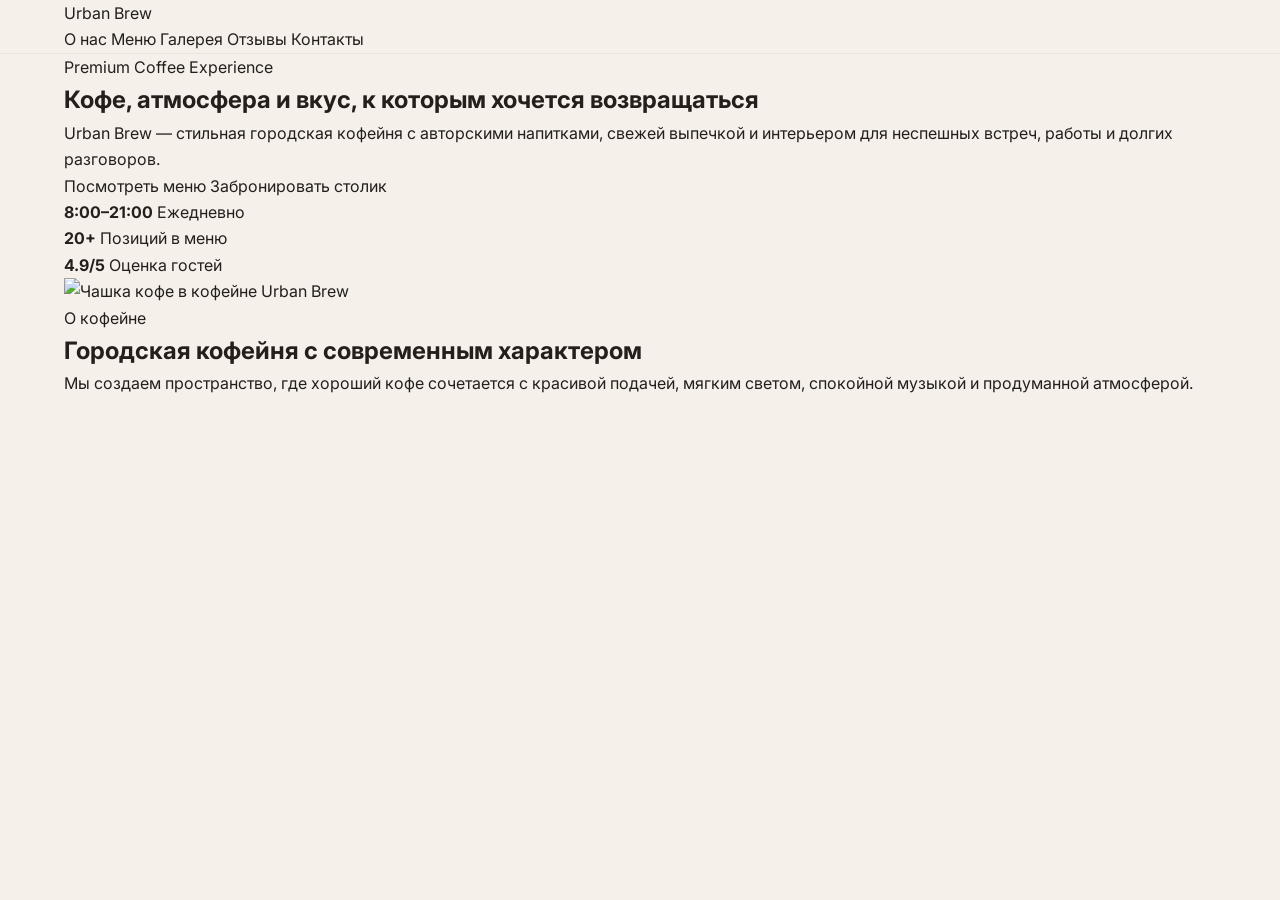
==== index.html @ f082d793 "Add files via upload" ====
<!DOCTYPE html>
<html lang="ru">
<head>
  <meta charset="UTF-8" />
  <meta name="viewport" content="width=device-width, initial-scale=1.0" />
  <title>Urban Brew — премиум кофейня</title>
  <meta name="description" content="Urban Brew — уютная кофейня с авторским кофе, десертами и стильной атмосферой." />
  <meta name="theme-color" content="#1E1A17" />
  <link rel="preconnect" href="https://fonts.googleapis.com">
  <link rel="preconnect" href="https://fonts.gstatic.com" crossorigin>
  <link href="https://fonts.googleapis.com/css2?family=Inter:wght@400;500;600;700;800&family=Playfair+Display:wght@600;700;800&display=swap" rel="stylesheet">
  <link rel="stylesheet" href="style.css" />
</head>
<body>
  <header class="header" id="top">
    <div class="container nav">
      <a class="logo" href="#top">Urban Brew</a>

      <button class="menu-toggle" aria-label="Открыть меню" aria-expanded="false">
        <span></span>
        <span></span>
        <span></span>
      </button>

      <nav class="nav-links">
        <a href="#about">О нас</a>
        <a href="#menu">Меню</a>
        <a href="#gallery">Галерея</a>
        <a href="#reviews">Отзывы</a>
        <a href="#contacts">Контакты</a>
      </nav>
    </div>
  </header>

  <main>
    <section class="hero">
      <div class="container hero-grid">
        <div class="hero-content fade-up">
          <p class="eyebrow">Premium Coffee Experience</p>
          <h1>Кофе, атмосфера и вкус, к которым хочется возвращаться</h1>
          <p class="hero-text">
            Urban Brew — стильная городская кофейня с авторскими напитками,
            свежей выпечкой и интерьером для неспешных встреч, работы и долгих разговоров.
          </p>
          <div class="hero-actions">
            <a class="btn btn-dark" href="#menu">Посмотреть меню</a>
            <a class="btn btn-light" href="#contacts">Забронировать столик</a>
          </div>

          <div class="hero-stats">
            <div class="stat-card">
              <strong>8:00–21:00</strong>
              <span>Ежедневно</span>
            </div>
            <div class="stat-card">
              <strong>20+</strong>
              <span>Позиций в меню</span>
            </div>
            <div class="stat-card">
              <strong>4.9/5</strong>
              <span>Оценка гостей</span>
            </div>
          </div>
        </div>

        <div class="hero-image fade-up delay-1">
          <img src="images/hero.jpg" alt="Чашка кофе в кофейне Urban Brew" />
        </div>
      </div>
    </section>

    <section id="about" class="section">
      <div class="container about-grid">
        <div class="fade-up">
          <p class="section-label">О кофейне</p>
          <h2>Городская кофейня с современным характером</h2>
          <p class="section-text">
            Мы создаем пространство, где хороший кофе сочетается с красивой подачей,
            мягким светом, спокойной музыкой и продуманной атмосферой.
</html>
---- style.css ----
:root {
  --bg: #f5f1ea;
  --bg-soft: #efe7dd;
  --dark: #1e1a17;
  --text: #241f1b;
  --light: #f7f3ee;
  --accent: #8b5e3c;
  --accent-soft: #c9a27e;
  --line: #d8cdc1;
  --card: rgba(255, 255, 255, 0.65);
  --radius: 24px;
  --shadow: 0 20px 50px rgba(30, 26, 23, 0.08);
  --shadow-soft: 0 12px 30px rgba(30, 26, 23, 0.06);
  --container: 1200px;
}

* {
  margin: 0;
  padding: 0;
  box-sizing: border-box;
}

html {
  scroll-behavior: smooth;
}

body {
  font-family: 'Inter', sans-serif;
  background: var(--bg);
  color: var(--text);
  line-height: 1.65;
  overflow-x: hidden;
}

img {
  width: 100%;
  display: block;
  object-fit: cover;
}

a {
  color: inherit;
  text-decoration: none;
}

button {
  font: inherit;
  border: 0;
  background: transparent;
  cursor: pointer;
}

.container {
  width: 100%;
  max-width: var(--container);
  margin: 0 auto;
  padding: 0 24px;
}

.header {
  position: sticky;
  top: 0;
  z-index: 100;
  backdrop-filter: blur(14px);
  background: rgba(245, 241, 234, 0.84);
  border-bottom: 1px solid rgba(36, 31, 27, 0.06);
}

}
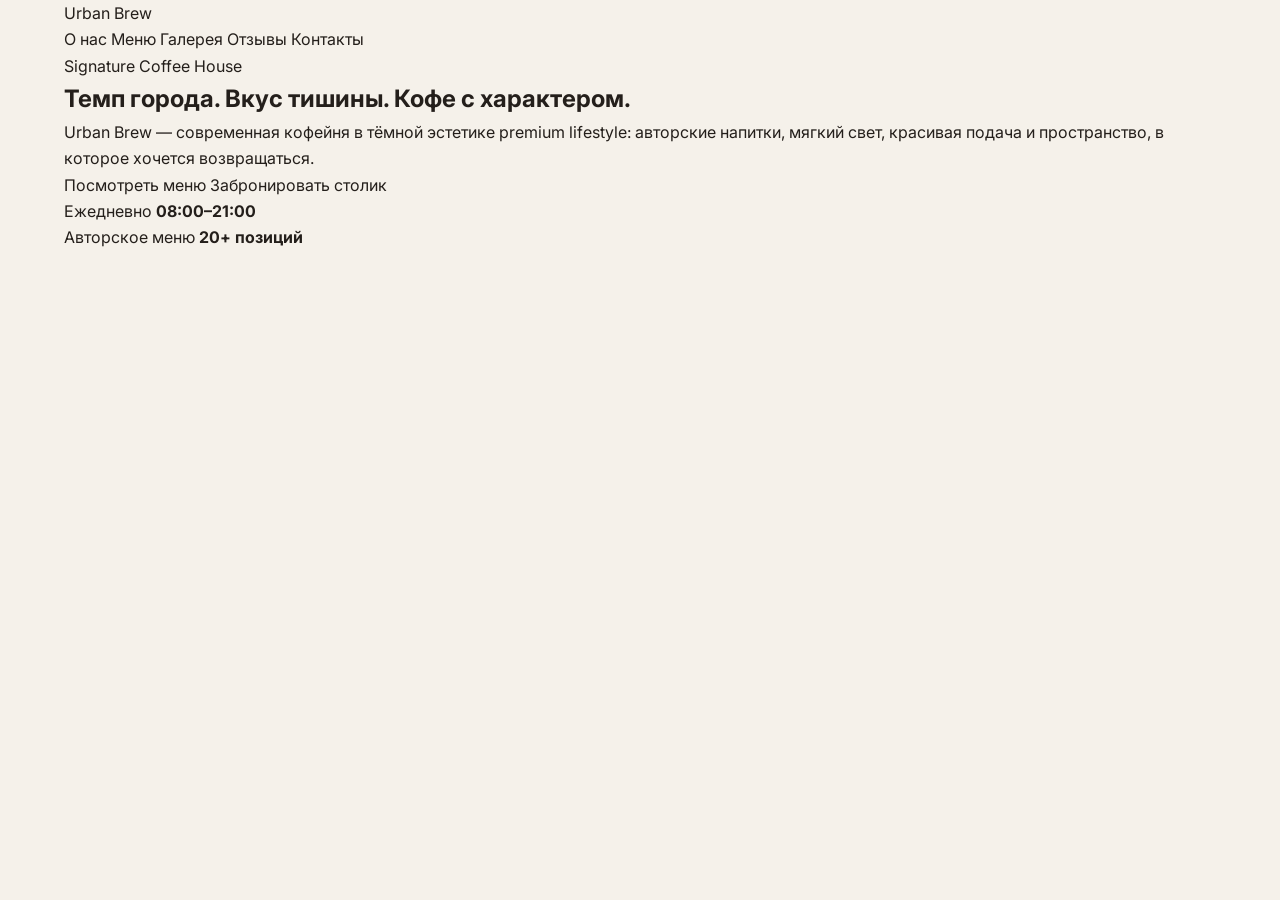
==== commit 65383314: "Update index.html" ====
--- a/index.html
+++ b/index.html
@@ -3,18 +3,18 @@
 <head>
   <meta charset="UTF-8" />
   <meta name="viewport" content="width=device-width, initial-scale=1.0" />
-  <title>Urban Brew — премиум кофейня</title>
-  <meta name="description" content="Urban Brew — уютная кофейня с авторским кофе, десертами и стильной атмосферой." />
-  <meta name="theme-color" content="#1E1A17" />
+  <title>Urban Brew — премиальная кофейня</title>
+  <meta name="description" content="Urban Brew — премиальная кофейня с авторскими напитками, атмосферой и эстетикой современного city-luxury." />
+  <meta name="theme-color" content="#0f0d0c" />
   <link rel="preconnect" href="https://fonts.googleapis.com">
   <link rel="preconnect" href="https://fonts.gstatic.com" crossorigin>
-  <link href="https://fonts.googleapis.com/css2?family=Inter:wght@400;500;600;700;800&family=Playfair+Display:wght@600;700;800&display=swap" rel="stylesheet">
+  <link href="https://fonts.googleapis.com/css2?family=Cormorant+Garamond:wght@500;600;700&family=Inter:wght@400;500;600;700&display=swap" rel="stylesheet">
   <link rel="stylesheet" href="style.css" />
 </head>
 <body>
-  <header class="header" id="top">
-    <div class="container nav">
-      <a class="logo" href="#top">Urban Brew</a>
+  <header class="site-header">
+    <div class="container header-row">
+      <a href="#top" class="brand">Urban Brew</a>
 
       <button class="menu-toggle" aria-label="Открыть меню" aria-expanded="false">
         <span></span>
@@ -22,7 +22,7 @@
         <span></span>
       </button>
 
-      <nav class="nav-links">
+      <nav class="site-nav">
         <a href="#about">О нас</a>
         <a href="#menu">Меню</a>
         <a href="#gallery">Галерея</a>
@@ -32,49 +32,30 @@
     </div>
   </header>
 
-  <main>
-    <section class="hero">
+  <main id="top">
+    <section class="hero-section">
       <div class="container hero-grid">
-        <div class="hero-content fade-up">
-          <p class="eyebrow">Premium Coffee Experience</p>
-          <h1>Кофе, атмосфера и вкус, к которым хочется возвращаться</h1>
-          <p class="hero-text">
-            Urban Brew — стильная городская кофейня с авторскими напитками,
-            свежей выпечкой и интерьером для неспешных встреч, работы и долгих разговоров.
+        <div class="hero-copy reveal">
+          <p class="eyebrow">Signature Coffee House</p>
+          <h1>Темп города. Вкус тишины. Кофе с характером.</h1>
+          <p class="hero-description">
+            Urban Brew — современная кофейня в тёмной эстетике premium lifestyle:
+            авторские напитки, мягкий свет, красивая подача и пространство,
+            в которое хочется возвращаться.
           </p>
+
           <div class="hero-actions">
-            <a class="btn btn-dark" href="#menu">Посмотреть меню</a>
-            <a class="btn btn-light" href="#contacts">Забронировать столик</a>
+            <a href="#menu" class="btn btn-gold">Посмотреть меню</a>
+            <a href="#contacts" class="btn btn-outline">Забронировать столик</a>
           </div>
 
-          <div class="hero-stats">
-            <div class="stat-card">
-              <strong>8:00–21:00</strong>
+          <div class="hero-meta">
+            <div class="meta-card">
               <span>Ежедневно</span>
+              <strong>08:00–21:00</strong>
             </div>
-            <div class="stat-card">
-              <strong>20+</strong>
-              <span>Позиций в меню</span>
+            <div class="meta-card">
+              <span>Авторское меню</span>
+              <strong>20+ позиций</strong>
             </div>
-            <div class="stat-card">
-              <strong>4.9/5</strong>
-              <span>Оценка гостей</span>
-            </div>
-          </div>
-        </div>
-
-        <div class="hero-image fade-up delay-1">
-          <img src="images/hero.jpg" alt="Чашка кофе в кофейне Urban Brew" />
-        </div>
-      </div>
-    </section>
-
-    <section id="about" class="section">
-      <div class="container about-grid">
-        <div class="fade-up">
-          <p class="section-label">О кофейне</p>
-          <h2>Городская кофейня с современным характером</h2>
-          <p class="section-text">
-            Мы создаем пространство, где хороший кофе сочетается с красивой подачей,
-            мягким светом, спокойной музыкой и продуманной атмосферой.
-</html>+</html>
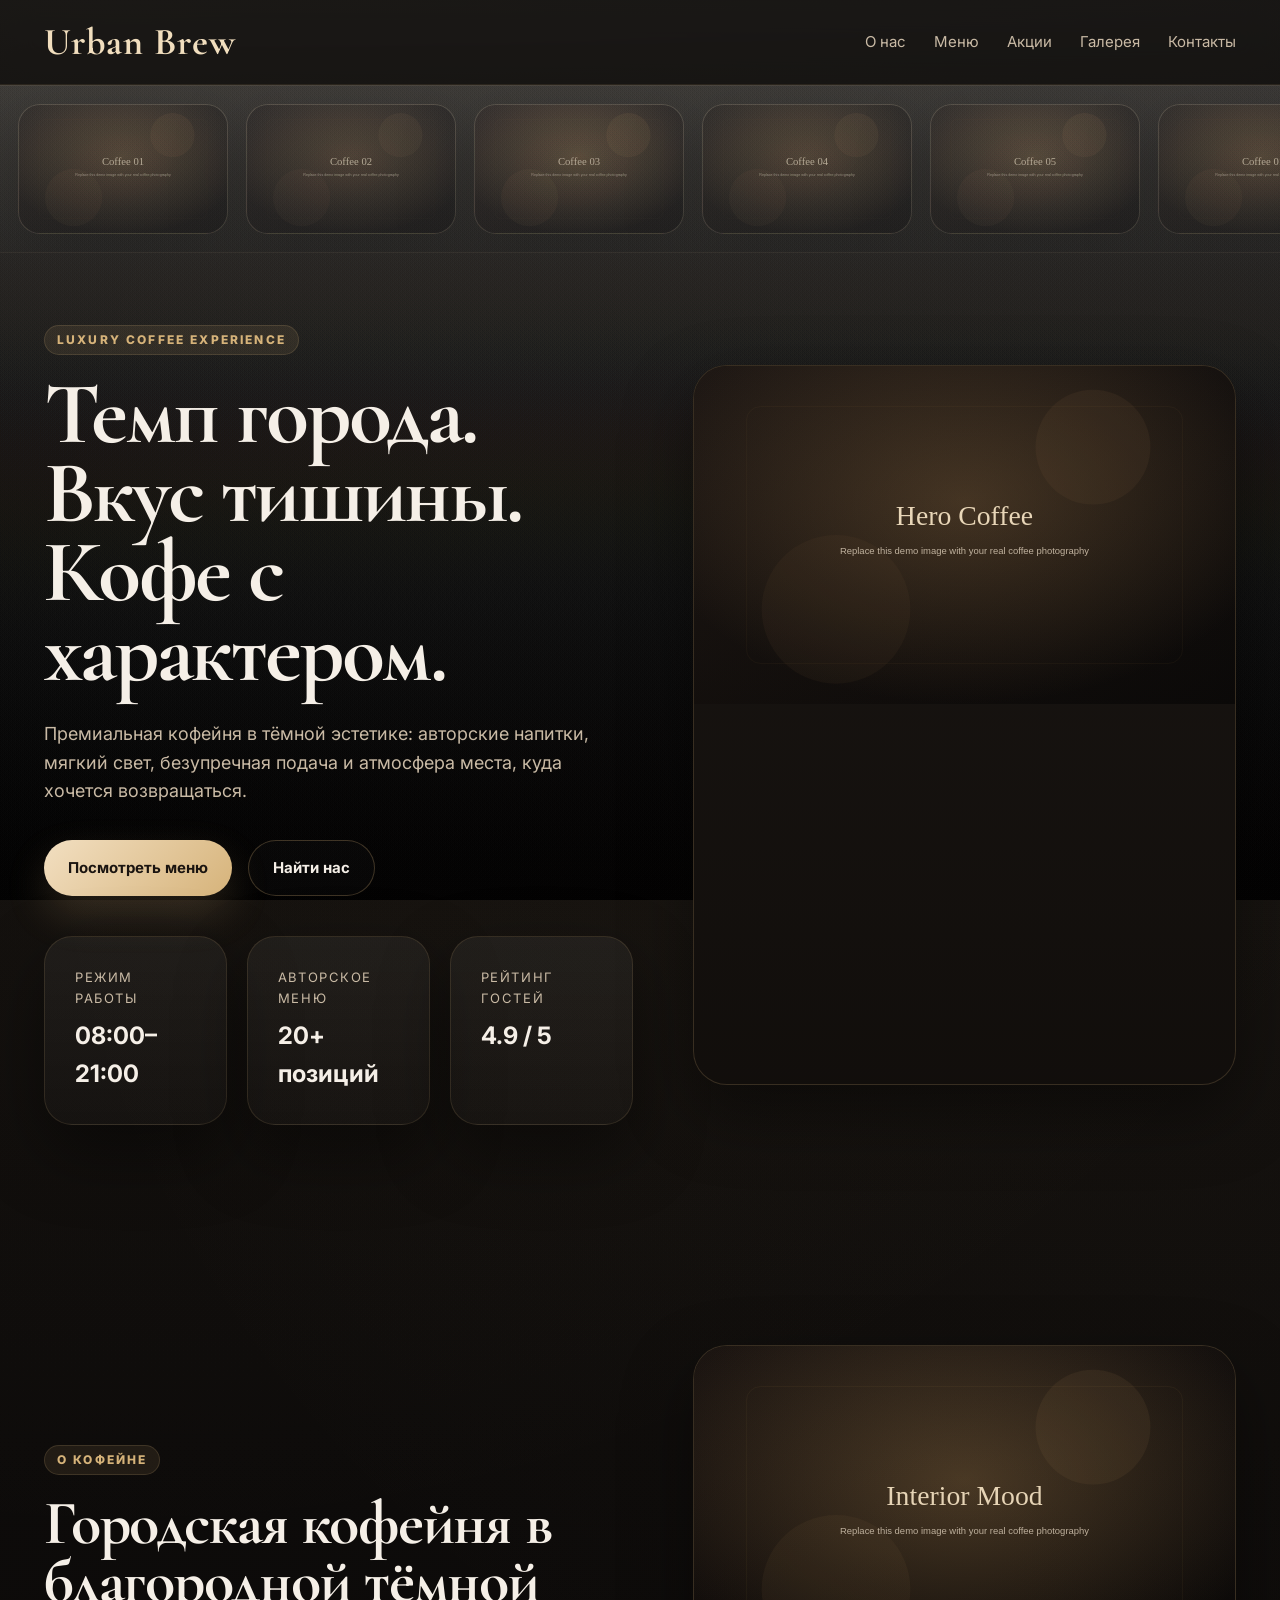
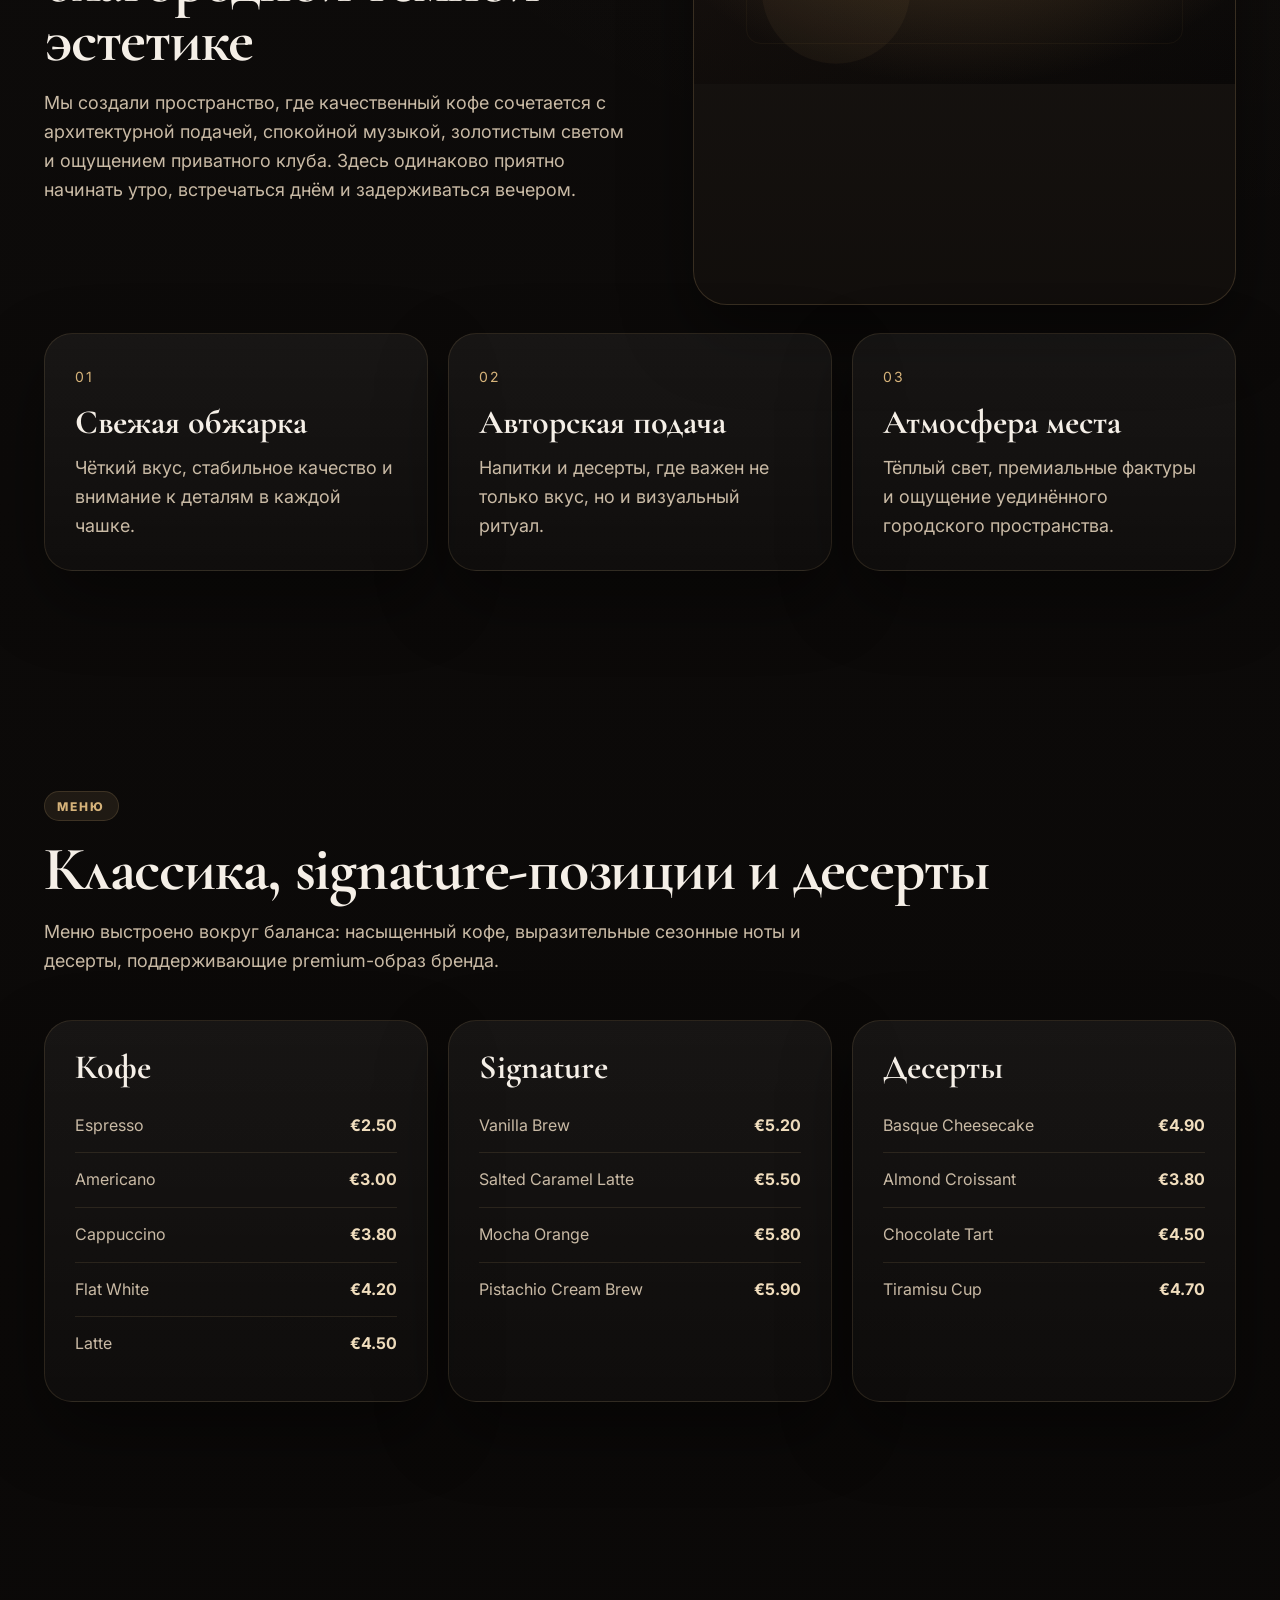
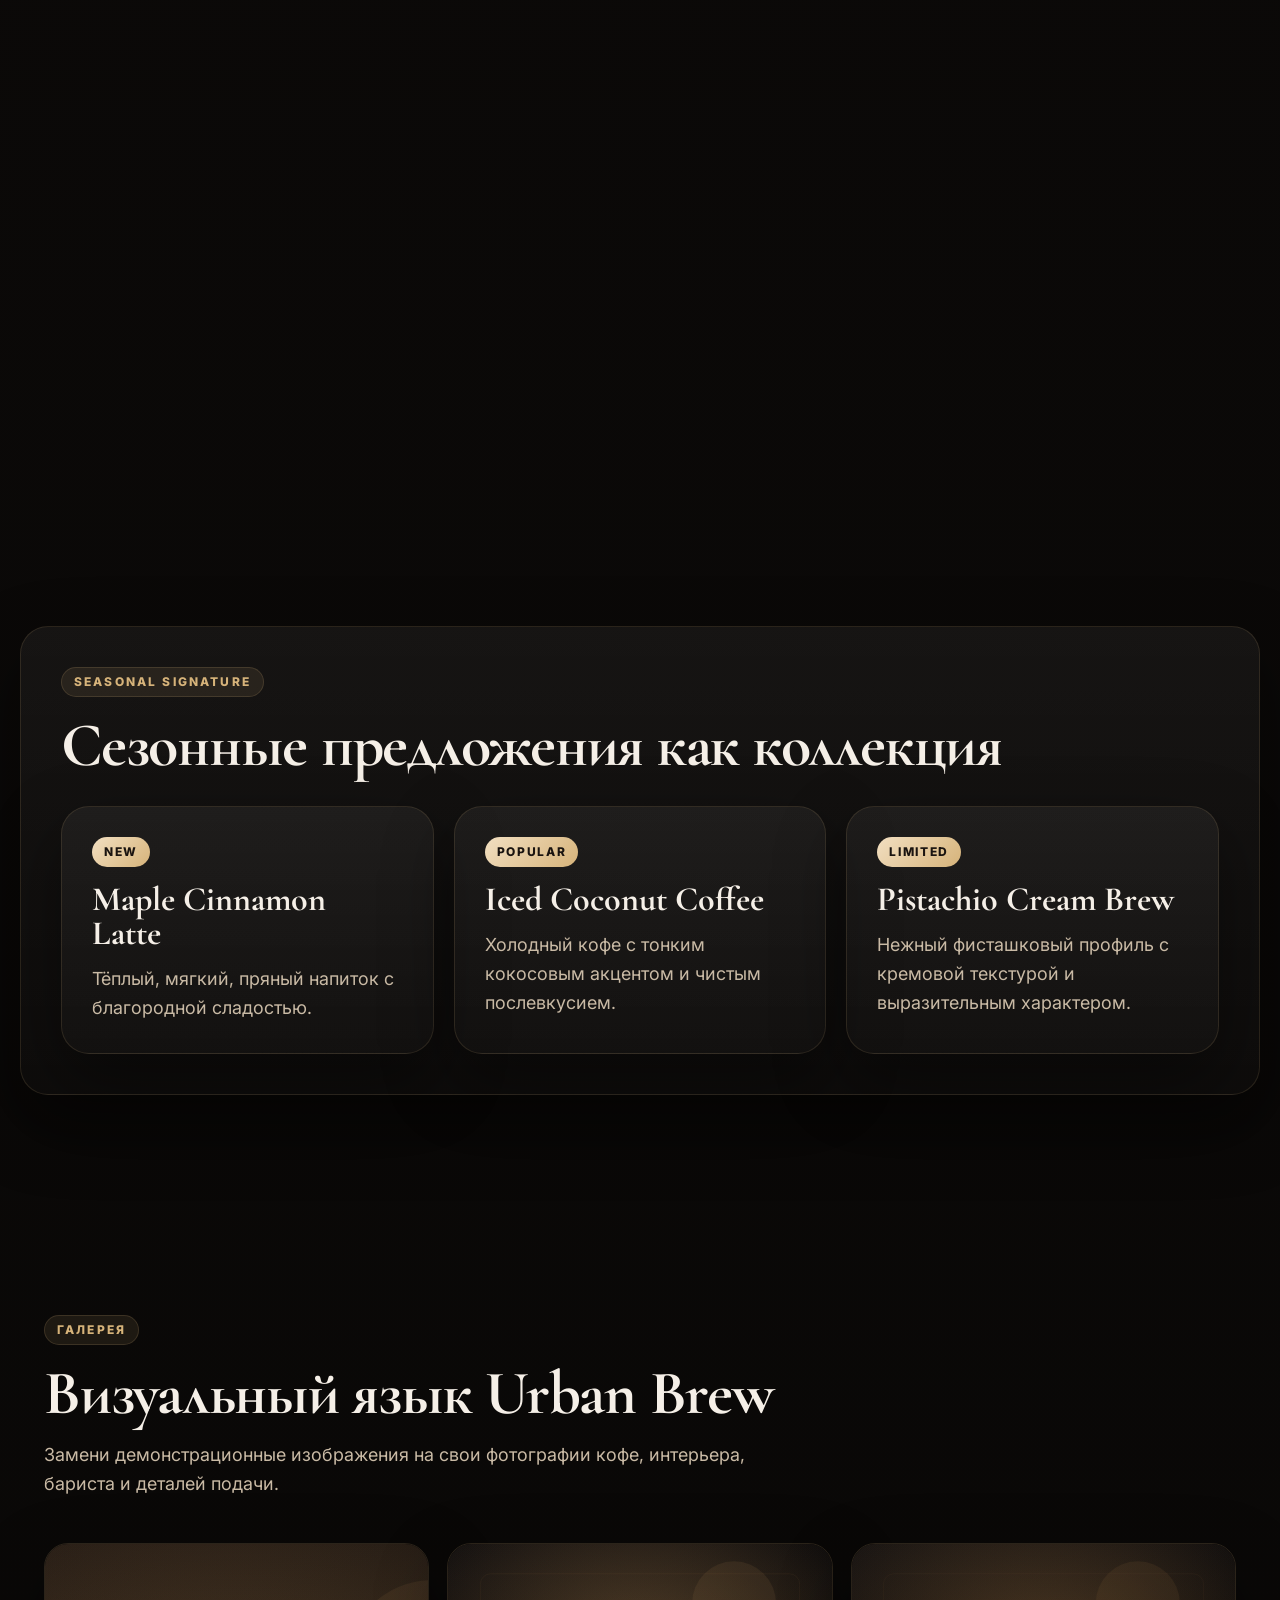
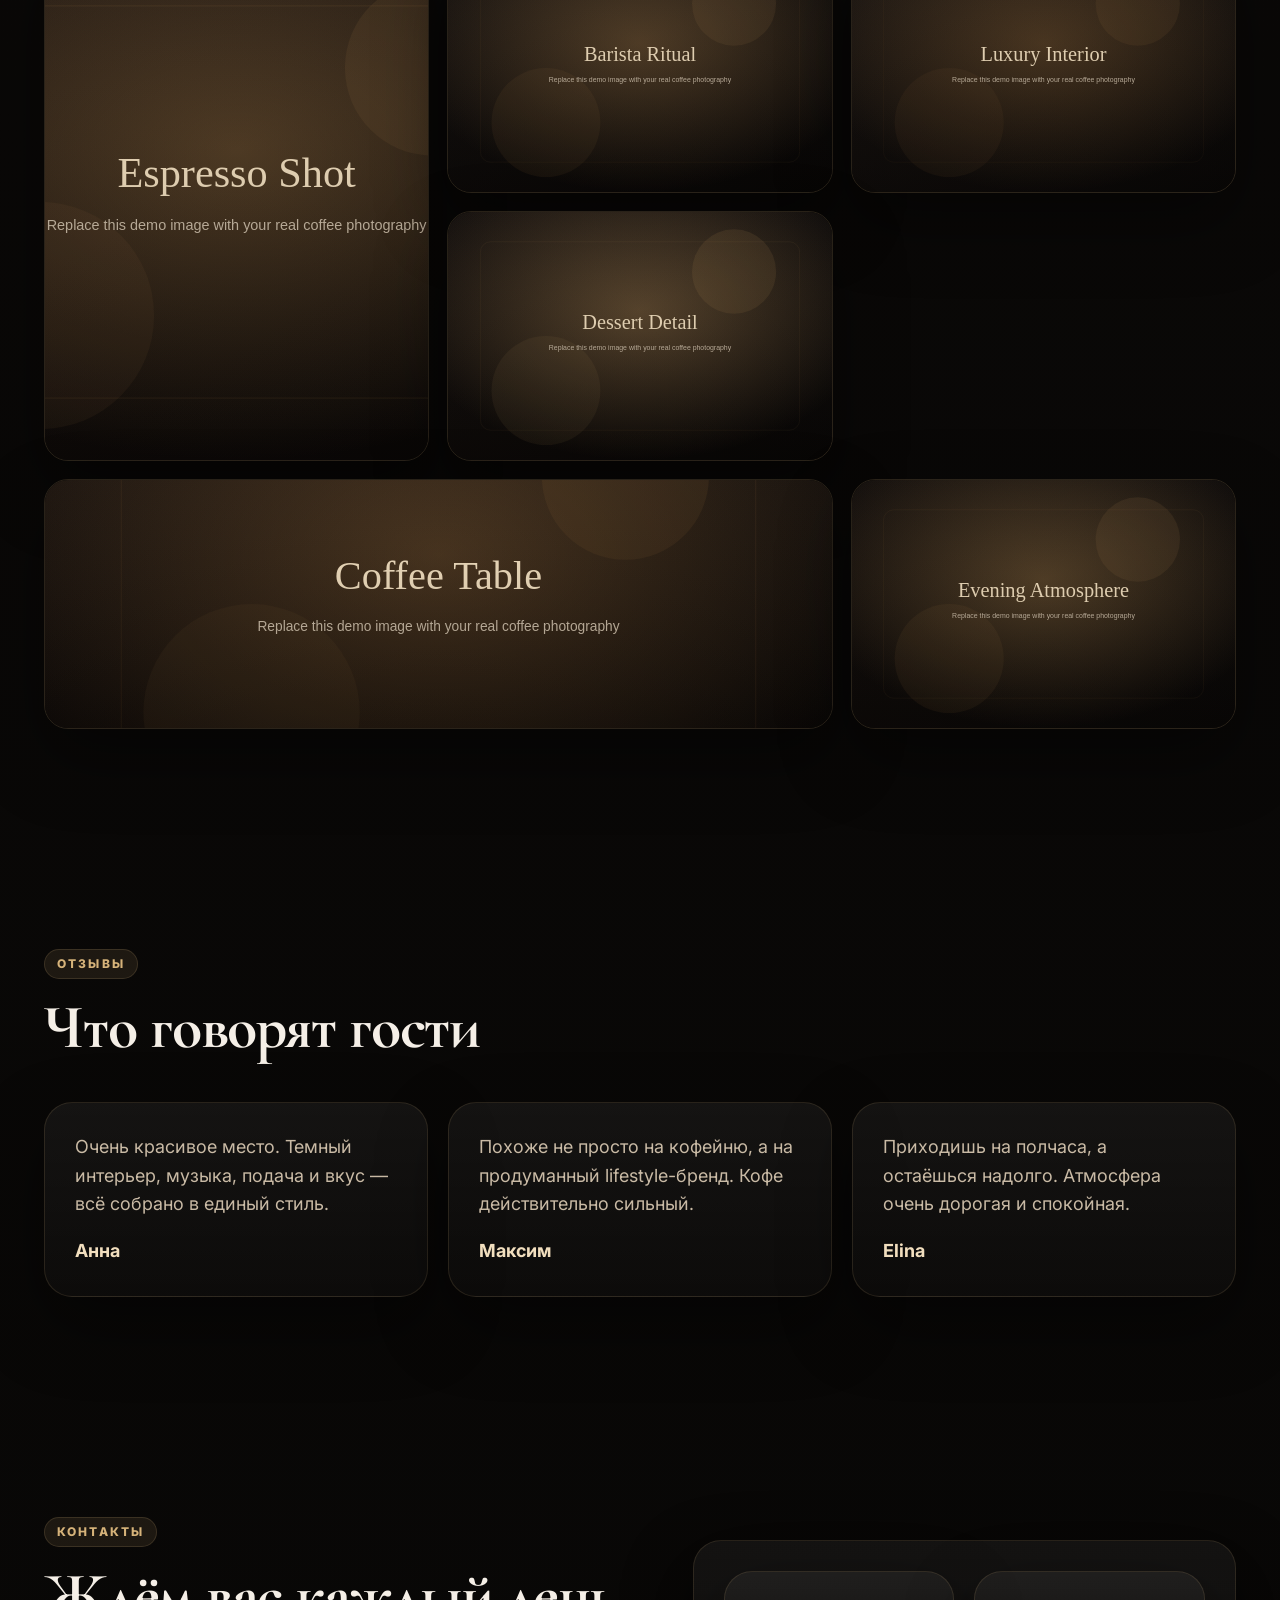
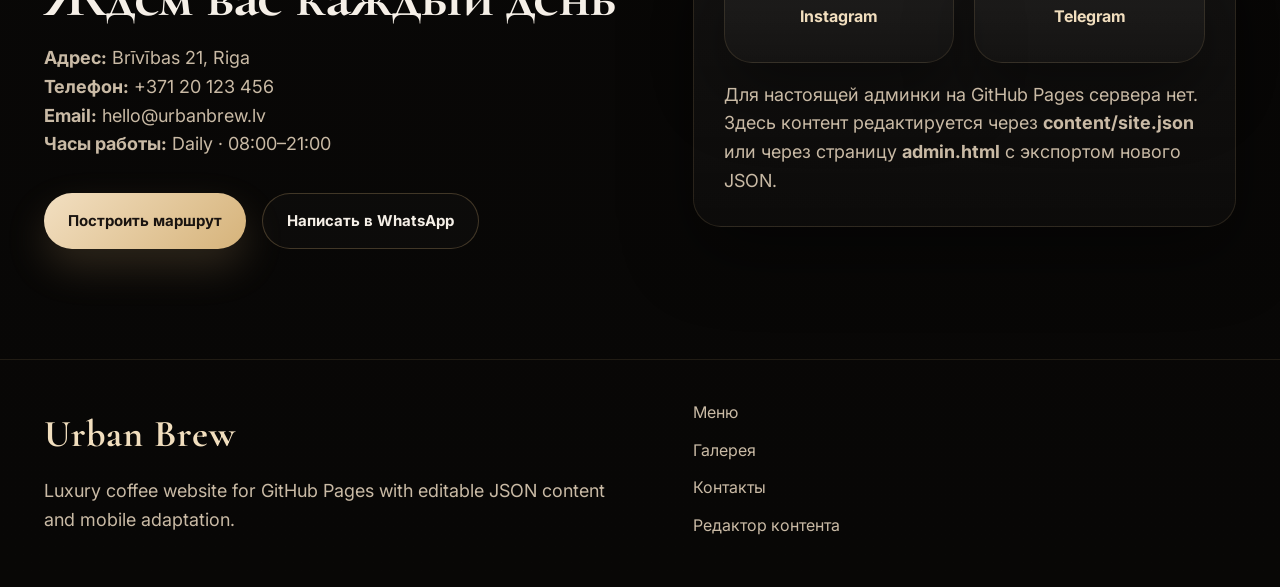
==== commit f6d50191: "Add files via upload" ====
--- a/index.html
+++ b/index.html
@@ -1,61 +1,169 @@
-<!DOCTYPE html>
-<html lang="ru">
-<head>
-  <meta charset="UTF-8" />
-  <meta name="viewport" content="width=device-width, initial-scale=1.0" />
-  <title>Urban Brew — премиальная кофейня</title>
-  <meta name="description" content="Urban Brew — премиальная кофейня с авторскими напитками, атмосферой и эстетикой современного city-luxury." />
-  <meta name="theme-color" content="#0f0d0c" />
-  <link rel="preconnect" href="https://fonts.googleapis.com">
-  <link rel="preconnect" href="https://fonts.gstatic.com" crossorigin>
-  <link href="https://fonts.googleapis.com/css2?family=Cormorant+Garamond:wght@500;600;700&family=Inter:wght@400;500;600;700&display=swap" rel="stylesheet">
-  <link rel="stylesheet" href="style.css" />
-</head>
-<body>
-  <header class="site-header">
-    <div class="container header-row">
-      <a href="#top" class="brand">Urban Brew</a>
-
-      <button class="menu-toggle" aria-label="Открыть меню" aria-expanded="false">
-        <span></span>
-        <span></span>
-        <span></span>
-      </button>
-
-      <nav class="site-nav">
-        <a href="#about">О нас</a>
-        <a href="#menu">Меню</a>
-        <a href="#gallery">Галерея</a>
-        <a href="#reviews">Отзывы</a>
-        <a href="#contacts">Контакты</a>
-      </nav>
-    </div>
-  </header>
-
-  <main id="top">
-    <section class="hero-section">
-      <div class="container hero-grid">
-        <div class="hero-copy reveal">
-          <p class="eyebrow">Signature Coffee House</p>
-          <h1>Темп города. Вкус тишины. Кофе с характером.</h1>
-          <p class="hero-description">
-            Urban Brew — современная кофейня в тёмной эстетике premium lifestyle:
-            авторские напитки, мягкий свет, красивая подача и пространство,
-            в которое хочется возвращаться.
-          </p>
-
-          <div class="hero-actions">
-            <a href="#menu" class="btn btn-gold">Посмотреть меню</a>
-            <a href="#contacts" class="btn btn-outline">Забронировать столик</a>
-          </div>
-
-          <div class="hero-meta">
-            <div class="meta-card">
-              <span>Ежедневно</span>
-              <strong>08:00–21:00</strong>
-            </div>
-            <div class="meta-card">
-              <span>Авторское меню</span>
-              <strong>20+ позиций</strong>
-            </div>
-</html>
+<!DOCTYPE html>
+<html lang="ru">
+<head>
+  <meta charset="UTF-8" />
+  <meta name="viewport" content="width=device-width, initial-scale=1.0" />
+  <title>Urban Brew</title>
+  <meta name="description" content="Premium coffee house" />
+  <meta name="theme-color" content="#0f0d0c" />
+  <link rel="preconnect" href="https://fonts.googleapis.com">
+  <link rel="preconnect" href="https://fonts.gstatic.com" crossorigin>
+  <link href="https://fonts.googleapis.com/css2?family=Cormorant+Garamond:wght@500;600;700&family=Inter:wght@400;500;600;700;800&display=swap" rel="stylesheet">
+  <link rel="stylesheet" href="assets/css/styles.css" />
+</head>
+<body>
+  <div class="page-shell">
+    <header class="site-header">
+      <div class="container header-row">
+        <a href="#top" class="brand" data-bind="site.brand">Urban Brew</a>
+        <button class="menu-toggle" aria-label="Открыть меню" aria-expanded="false">
+          <span></span><span></span><span></span>
+        </button>
+        <nav class="site-nav">
+          <a href="#about">О нас</a>
+          <a href="#menu">Меню</a>
+          <a href="#specials">Акции</a>
+          <a href="#gallery">Галерея</a>
+          <a href="#contacts">Контакты</a>
+        </nav>
+      </div>
+    </header>
+
+    <main id="top">
+      <section class="ticker-section">
+        <div class="ticker-track" id="tickerTrack"></div>
+      </section>
+
+      <section class="hero-section">
+        <div class="container hero-grid">
+          <div class="hero-copy reveal">
+            <p class="eyebrow" data-bind="hero.eyebrow"></p>
+            <h1 data-bind="hero.title"></h1>
+            <p class="hero-description" data-bind="hero.description"></p>
+            <div class="hero-actions">
+              <a class="btn btn-gold" id="primaryCta" href="#menu"></a>
+              <a class="btn btn-outline" id="secondaryCta" href="#contacts"></a>
+            </div>
+            <div class="hero-meta" id="heroStats"></div>
+          </div>
+          <div class="hero-visual reveal delay-1">
+            <div class="image-frame tall-frame">
+              <img id="heroImage" alt="Фирменный кофейный напиток" />
+            </div>
+          </div>
+        </div>
+      </section>
+
+      <section class="section about-section" id="about">
+        <div class="container about-grid">
+          <div class="reveal">
+            <p class="eyebrow">О кофейне</p>
+            <h2 data-bind="about.title"></h2>
+            <p class="section-text" data-bind="about.text"></p>
+          </div>
+          <div class="reveal delay-1">
+            <div class="image-frame medium-frame">
+              <img id="aboutImage" alt="Интерьер кофейни" />
+            </div>
+          </div>
+        </div>
+        <div class="container feature-grid" id="aboutFeatures"></div>
+      </section>
+
+      <section class="section menu-section" id="menu">
+        <div class="container section-head reveal">
+          <p class="eyebrow">Меню</p>
+          <h2 data-bind="menu.title"></h2>
+          <p class="section-text narrow-text" data-bind="menu.description"></p>
+        </div>
+        <div class="container menu-grid" id="menuGrid"></div>
+      </section>
+
+      <section class="section promo-section" id="specials">
+        <div class="container">
+          <div class="promo-panel reveal">
+            <div>
+              <span class="promo-badge" data-bind="promo.badge"></span>
+              <h2 data-bind="promo.title"></h2>
+              <p class="section-text narrow-text" data-bind="promo.text"></p>
+            </div>
+            <div class="promo-price-wrap">
+              <div class="promo-price" data-bind="promo.price"></div>
+            </div>
+          </div>
+        </div>
+      </section>
+
+      <section class="section signature-section">
+        <div class="container signature-panel reveal">
+          <div>
+            <p class="eyebrow">Seasonal Signature</p>
+            <h2 data-bind="specials.title"></h2>
+          </div>
+          <div class="signature-grid" id="specialsGrid"></div>
+        </div>
+      </section>
+
+      <section class="section gallery-section" id="gallery">
+        <div class="container section-head reveal">
+          <p class="eyebrow">Галерея</p>
+          <h2 data-bind="gallery.title"></h2>
+          <p class="section-text narrow-text" data-bind="gallery.description"></p>
+        </div>
+        <div class="container gallery-grid" id="galleryGrid"></div>
+      </section>
+
+      <section class="section reviews-section" id="reviews">
+        <div class="container section-head reveal">
+          <p class="eyebrow">Отзывы</p>
+          <h2 data-bind="reviews.title"></h2>
+        </div>
+        <div class="container reviews-grid" id="reviewsGrid"></div>
+      </section>
+
+      <section class="section contacts-section" id="contacts">
+        <div class="container contacts-grid">
+          <div class="reveal">
+            <p class="eyebrow">Контакты</p>
+            <h2>Ждём вас каждый день</h2>
+            <p class="contact-line"><strong>Адрес:</strong> <span data-bind="site.address"></span></p>
+            <p class="contact-line"><strong>Телефон:</strong> <a id="phoneLink"><span data-bind="site.phone"></span></a></p>
+            <p class="contact-line"><strong>Email:</strong> <a id="emailLink"><span data-bind="site.email"></span></a></p>
+            <p class="contact-line"><strong>Часы работы:</strong> <span data-bind="site.hours"></span></p>
+            <div class="hero-actions">
+              <a class="btn btn-gold" id="mapButton" target="_blank" rel="noopener noreferrer">Построить маршрут</a>
+              <a class="btn btn-outline" id="whatsButton" target="_blank" rel="noopener noreferrer">Написать в WhatsApp</a>
+            </div>
+          </div>
+          <div class="reveal delay-1">
+            <div class="contact-card">
+              <div class="social-grid">
+                <a class="social-card" id="instagramLink" target="_blank" rel="noopener noreferrer">Instagram</a>
+                <a class="social-card" id="telegramLink" target="_blank" rel="noopener noreferrer">Telegram</a>
+              </div>
+              <p class="contact-note">Для настоящей админки на GitHub Pages сервера нет. Здесь контент редактируется через <strong>content/site.json</strong> или через страницу <strong>admin.html</strong> с экспортом нового JSON.</p>
+            </div>
+          </div>
+        </div>
+      </section>
+    </main>
+
+    <footer class="site-footer">
+      <div class="container footer-row">
+        <div>
+          <a href="#top" class="brand footer-brand" data-bind="site.brand">Urban Brew</a>
+          <p>Luxury coffee website for GitHub Pages with editable JSON content and mobile adaptation.</p>
+        </div>
+        <div class="footer-links">
+          <a href="#menu">Меню</a>
+          <a href="#gallery">Галерея</a>
+          <a href="#contacts">Контакты</a>
+          <a href="admin.html">Редактор контента</a>
+        </div>
+      </div>
+    </footer>
+  </div>
+
+  <script src="assets/js/app.js"></script>
+</body>
+</html>
--- a/assets/css/styles.css
+++ b/assets/css/styles.css
@@ -0,0 +1,679 @@
+:root {
+  --bg: #0b0908;
+  --bg-soft: #14100e;
+  --bg-card: rgba(255, 250, 244, 0.04);
+  --bg-card-strong: rgba(255, 250, 244, 0.07);
+  --line: rgba(214, 179, 122, 0.16);
+  --gold: #d6b37a;
+  --gold-soft: #f1debe;
+  --text: #f5efe7;
+  --muted: #c9baa5;
+  --shadow: 0 28px 70px rgba(0, 0, 0, 0.42);
+  --radius: 28px;
+  --container: 1240px;
+}
+
+* {
+  box-sizing: border-box;
+  margin: 0;
+  padding: 0;
+}
+
+html {
+  scroll-behavior: smooth;
+}
+
+body {
+  font-family: 'Inter', sans-serif;
+  background:
+    radial-gradient(circle at 10% 0%, rgba(214, 179, 122, 0.08), transparent 22%),
+    radial-gradient(circle at 90% 10%, rgba(214, 179, 122, 0.05), transparent 18%),
+    linear-gradient(180deg, #0f0d0c 0%, #0b0908 40%, #080706 100%);
+  color: var(--text);
+  line-height: 1.6;
+  overflow-x: hidden;
+}
+
+a {
+  color: inherit;
+  text-decoration: none;
+}
+
+img {
+  display: block;
+  width: 100%;
+  height: 100%;
+  object-fit: cover;
+}
+
+button,
+input,
+textarea {
+  font: inherit;
+}
+
+button {
+  border: 0;
+  background: transparent;
+  cursor: pointer;
+}
+
+.container {
+  width: 100%;
+  max-width: var(--container);
+  margin: 0 auto;
+  padding: 0 24px;
+}
+
+.page-shell {
+  min-height: 100vh;
+}
+
+.brand,
+h1,
+h2,
+h3,
+.admin-title {
+  font-family: 'Cormorant Garamond', serif;
+}
+
+.brand {
+  font-size: 38px;
+  font-weight: 700;
+  letter-spacing: 0.02em;
+  color: var(--gold-soft);
+}
+
+.site-header {
+  position: sticky;
+  top: 0;
+  z-index: 100;
+  backdrop-filter: blur(16px);
+  background: rgba(11, 9, 8, 0.72);
+  border-bottom: 1px solid rgba(214, 179, 122, 0.1);
+}
+
+.header-row {
+  min-height: 84px;
+  display: flex;
+  align-items: center;
+  justify-content: space-between;
+  gap: 20px;
+}
+
+.site-nav {
+  display: flex;
+  align-items: center;
+  gap: 28px;
+}
+
+.site-nav a {
+  font-size: 15px;
+  color: var(--muted);
+  transition: color 0.25s ease;
+}
+
+.site-nav a:hover {
+  color: var(--gold-soft);
+}
+
+.menu-toggle {
+  display: none;
+  width: 46px;
+  height: 46px;
+  align-items: center;
+  justify-content: center;
+  flex-direction: column;
+  gap: 5px;
+  border-radius: 50%;
+  border: 1px solid rgba(214, 179, 122, 0.18);
+}
+
+.menu-toggle span {
+  width: 18px;
+  height: 2px;
+  border-radius: 99px;
+  background: var(--gold-soft);
+}
+
+.ticker-section {
+  overflow: hidden;
+  border-bottom: 1px solid rgba(214, 179, 122, 0.1);
+  border-top: 1px solid rgba(214, 179, 122, 0.1);
+  background: rgba(255, 255, 255, 0.02);
+}
+
+.ticker-track {
+  display: flex;
+  gap: 18px;
+  width: max-content;
+  padding: 18px;
+  animation: marquee 28s linear infinite;
+}
+
+.ticker-track:hover {
+  animation-play-state: paused;
+}
+
+.ticker-card {
+  width: 210px;
+  height: 130px;
+  overflow: hidden;
+  flex: 0 0 auto;
+  border-radius: 22px;
+  border: 1px solid rgba(214, 179, 122, 0.16);
+  background: var(--bg-card-strong);
+  box-shadow: var(--shadow);
+}
+
+@keyframes marquee {
+  from { transform: translateX(0); }
+  to { transform: translateX(-50%); }
+}
+
+.hero-section {
+  padding: 72px 0 110px;
+}
+
+.hero-grid,
+.about-grid,
+.contacts-grid,
+.footer-row,
+.promo-panel {
+  display: grid;
+  grid-template-columns: 1.04fr 0.96fr;
+  gap: 60px;
+  align-items: center;
+}
+
+.eyebrow,
+.promo-badge {
+  display: inline-flex;
+  align-items: center;
+  min-height: 30px;
+  padding: 0 12px;
+  margin-bottom: 20px;
+  border-radius: 999px;
+  background: rgba(214, 179, 122, 0.1);
+  border: 1px solid rgba(214, 179, 122, 0.16);
+  font-size: 12px;
+  font-weight: 800;
+  text-transform: uppercase;
+  letter-spacing: 0.18em;
+  color: var(--gold);
+}
+
+h1 {
+  font-size: 88px;
+  line-height: 0.9;
+  letter-spacing: -0.03em;
+  margin-bottom: 28px;
+  max-width: 780px;
+}
+
+h2 {
+  font-size: 62px;
+  line-height: 0.95;
+  letter-spacing: -0.02em;
+  margin-bottom: 18px;
+}
+
+h3 {
+  font-size: 34px;
+  line-height: 1;
+  margin-bottom: 14px;
+}
+
+.hero-description,
+.section-text,
+.contact-line,
+.review-card p,
+.feature-card p,
+.signature-card p,
+.site-footer p,
+.contact-note,
+.admin-intro p,
+label {
+  color: var(--muted);
+  font-size: 18px;
+}
+
+.narrow-text {
+  max-width: 760px;
+}
+
+.hero-actions {
+  display: flex;
+  flex-wrap: wrap;
+  gap: 16px;
+  margin-top: 34px;
+}
+
+.btn {
+  display: inline-flex;
+  align-items: center;
+  justify-content: center;
+  min-height: 56px;
+  padding: 0 24px;
+  border-radius: 999px;
+  font-weight: 700;
+  font-size: 15px;
+  transition: transform 0.25s ease, border-color 0.25s ease, opacity 0.25s ease;
+}
+
+.btn:hover {
+  transform: translateY(-2px);
+}
+
+.btn-gold {
+  color: #1a1410;
+  background: linear-gradient(135deg, #f2dfc1 0%, #d6b37a 100%);
+  box-shadow: 0 18px 40px rgba(214, 179, 122, 0.18);
+}
+
+.btn-outline {
+  color: var(--text);
+  border: 1px solid rgba(214, 179, 122, 0.26);
+  background: rgba(255, 255, 255, 0.02);
+}
+
+.btn-outline:hover {
+  border-color: rgba(214, 179, 122, 0.45);
+}
+
+.hero-meta,
+.feature-grid,
+.menu-grid,
+.signature-grid,
+.reviews-grid,
+.social-grid {
+  display: grid;
+  grid-template-columns: repeat(3, 1fr);
+  gap: 20px;
+}
+
+.hero-meta {
+  margin-top: 40px;
+}
+
+.meta-card,
+.feature-card,
+.menu-card,
+.signature-card,
+.review-card,
+.promo-panel,
+.signature-panel,
+.contact-card,
+.social-card,
+.admin-section {
+  background: linear-gradient(180deg, rgba(255,255,255,0.05), rgba(255,255,255,0.02));
+  border: 1px solid rgba(214, 179, 122, 0.14);
+  box-shadow: var(--shadow);
+  border-radius: var(--radius);
+}
+
+.meta-card,
+.feature-card,
+.menu-card,
+.signature-card,
+.review-card,
+.contact-card,
+.admin-section {
+  padding: 30px;
+}
+
+.meta-card span {
+  display: block;
+  margin-bottom: 8px;
+  font-size: 13px;
+  color: var(--muted);
+  letter-spacing: 0.12em;
+  text-transform: uppercase;
+}
+
+.meta-card strong,
+.promo-price {
+  font-size: 24px;
+  color: var(--text);
+}
+
+.image-frame {
+  position: relative;
+  overflow: hidden;
+  border-radius: 34px;
+  border: 1px solid rgba(214, 179, 122, 0.18);
+  background: #15110e;
+  box-shadow: var(--shadow);
+}
+
+.image-frame::after,
+.gallery-item::after,
+.ticker-card::after {
+  content: '';
+  position: absolute;
+  inset: 0;
+  background: linear-gradient(180deg, rgba(255,255,255,0.02), rgba(0,0,0,0.18));
+  pointer-events: none;
+}
+
+.tall-frame {
+  min-height: 720px;
+}
+
+.medium-frame {
+  min-height: 560px;
+}
+
+.section {
+  padding: 110px 0;
+}
+
+.section-head {
+  margin-bottom: 44px;
+}
+
+.feature-grid,
+.menu-grid,
+.reviews-grid {
+  margin-top: 28px;
+}
+
+.feature-number {
+  display: inline-block;
+  margin-bottom: 18px;
+  font-size: 14px;
+  color: var(--gold);
+  letter-spacing: 0.16em;
+}
+
+.menu-card ul {
+  list-style: none;
+}
+
+.menu-card li {
+  display: flex;
+  justify-content: space-between;
+  align-items: center;
+  gap: 16px;
+  padding: 14px 0;
+  border-bottom: 1px solid rgba(214, 179, 122, 0.12);
+}
+
+.menu-card li:last-child {
+  border-bottom: 0;
+}
+
+.menu-card li span {
+  color: var(--muted);
+}
+
+.menu-card li strong {
+  color: var(--gold-soft);
+}
+
+.promo-panel {
+  padding: 40px;
+}
+
+.promo-price-wrap {
+  display: flex;
+  justify-content: flex-end;
+}
+
+.promo-price {
+  width: 180px;
+  height: 180px;
+  border-radius: 50%;
+  display: flex;
+  align-items: center;
+  justify-content: center;
+  background: radial-gradient(circle, rgba(214, 179, 122, 0.22) 0%, rgba(214, 179, 122, 0.05) 70%);
+  border: 1px solid rgba(214, 179, 122, 0.18);
+  color: var(--gold-soft);
+  font-size: 40px;
+  font-family: 'Cormorant Garamond', serif;
+}
+
+.signature-panel {
+  padding: 40px;
+}
+
+.signature-grid {
+  margin-top: 30px;
+}
+
+.tag {
+  display: inline-flex;
+  align-items: center;
+  min-height: 30px;
+  padding: 0 12px;
+  margin-bottom: 16px;
+  border-radius: 999px;
+  background: linear-gradient(135deg, #f2dfc1 0%, #d6b37a 100%);
+  color: #1a1410;
+  font-size: 12px;
+  font-weight: 800;
+  letter-spacing: 0.14em;
+  text-transform: uppercase;
+}
+
+.gallery-grid {
+  display: grid;
+  grid-template-columns: repeat(3, 1fr);
+  grid-auto-rows: 250px;
+  gap: 18px;
+}
+
+.gallery-item {
+  position: relative;
+  overflow: hidden;
+  border-radius: 24px;
+  border: 1px solid rgba(214, 179, 122, 0.16);
+  box-shadow: var(--shadow);
+}
+
+.gallery-item.large {
+  grid-row: span 2;
+}
+
+.gallery-item.wide {
+  grid-column: span 2;
+}
+
+.review-card strong {
+  display: inline-block;
+  margin-top: 18px;
+  color: var(--gold-soft);
+  font-size: 18px;
+}
+
+.social-grid {
+  grid-template-columns: repeat(2, 1fr);
+  margin-bottom: 18px;
+}
+
+.social-card {
+  display: flex;
+  align-items: center;
+  justify-content: center;
+  min-height: 92px;
+  color: var(--gold-soft);
+  font-weight: 700;
+}
+
+.site-footer {
+  padding: 40px 0 48px;
+  border-top: 1px solid rgba(214, 179, 122, 0.12);
+}
+
+.footer-brand {
+  display: inline-block;
+  margin-bottom: 12px;
+}
+
+.footer-links {
+  display: flex;
+  flex-direction: column;
+  gap: 12px;
+  align-items: flex-start;
+}
+
+.footer-links a {
+  color: var(--muted);
+}
+
+.footer-links a:hover {
+  color: var(--gold-soft);
+}
+
+.reveal {
+  opacity: 0;
+  transform: translateY(28px);
+  transition: opacity 0.75s ease, transform 0.75s ease;
+}
+
+.reveal.in-view {
+  opacity: 1;
+  transform: translateY(0);
+}
+
+.delay-1 { transition-delay: 0.12s; }
+.delay-2 { transition-delay: 0.24s; }
+
+/* Admin */
+.admin-shell .site-header {
+  position: sticky;
+}
+
+.admin-layout {
+  display: grid;
+  grid-template-columns: 0.8fr 1.2fr;
+  gap: 30px;
+}
+
+.admin-title {
+  font-size: 64px;
+  line-height: 0.95;
+  margin-bottom: 18px;
+}
+
+.admin-form {
+  display: grid;
+  gap: 24px;
+}
+
+.admin-section h2 {
+  font-size: 40px;
+  margin-bottom: 20px;
+}
+
+.form-grid {
+  display: grid;
+  gap: 18px;
+}
+
+label {
+  display: grid;
+  gap: 10px;
+  font-size: 14px;
+  color: var(--gold-soft);
+}
+
+input,
+textarea {
+  width: 100%;
+  border-radius: 18px;
+  border: 1px solid rgba(214, 179, 122, 0.14);
+  background: rgba(255, 255, 255, 0.03);
+  color: var(--text);
+  padding: 14px 16px;
+  resize: vertical;
+}
+
+input:focus,
+textarea:focus {
+  outline: 1px solid rgba(214, 179, 122, 0.42);
+  border-color: rgba(214, 179, 122, 0.35);
+}
+
+@media (max-width: 1180px) {
+  h1 { font-size: 70px; }
+  h2 { font-size: 52px; }
+  .hero-grid,
+  .about-grid,
+  .contacts-grid,
+  .footer-row,
+  .promo-panel,
+  .admin-layout,
+  .hero-meta,
+  .feature-grid,
+  .menu-grid,
+  .signature-grid,
+  .reviews-grid {
+    grid-template-columns: 1fr;
+  }
+
+  .promo-price-wrap { justify-content: flex-start; }
+  .tall-frame { min-height: 520px; }
+  .medium-frame { min-height: 400px; }
+  .gallery-grid { grid-template-columns: 1fr 1fr; }
+  .gallery-item.large,
+  .gallery-item.wide { grid-row: span 1; grid-column: span 1; }
+}
+
+@media (max-width: 780px) {
+  .menu-toggle {
+    display: inline-flex;
+  }
+
+  .site-nav:not(.static-nav) {
+    position: absolute;
+    top: calc(100% + 10px);
+    left: 16px;
+    right: 16px;
+    display: flex;
+    flex-direction: column;
+    align-items: flex-start;
+    gap: 14px;
+    padding: 18px;
+    border-radius: 24px;
+    background: rgba(11, 9, 8, 0.98);
+    border: 1px solid rgba(214, 179, 122, 0.14);
+    box-shadow: var(--shadow);
+    opacity: 0;
+    pointer-events: none;
+    transform: translateY(-10px);
+    transition: 0.25s ease;
+  }
+
+  .site-nav.open {
+    opacity: 1;
+    pointer-events: auto;
+    transform: translateY(0);
+  }
+
+  .hero-section { padding: 44px 0 80px; }
+  .section { padding: 84px 0; }
+  h1 { font-size: 48px; }
+  h2 { font-size: 38px; }
+  h3 { font-size: 28px; }
+
+  .hero-description,
+  .section-text,
+  .contact-line,
+  .review-card p,
+  .feature-card p,
+  .signature-card p,
+  .site-footer p,
+  .contact-note,
+  .admin-intro p,
+  label {
+    font-size: 16px;
+  }
+
+  .ticker-card { width: 170px; height: 110px; }
+  .tall-frame, .medium-frame { min-height: 320px; }
+  .gallery-grid, .social-grid { grid-template-columns: 1fr; }
+  .admin-title { font-size: 44px; }
+  .admin-section h2 { font-size: 30px; }
+}
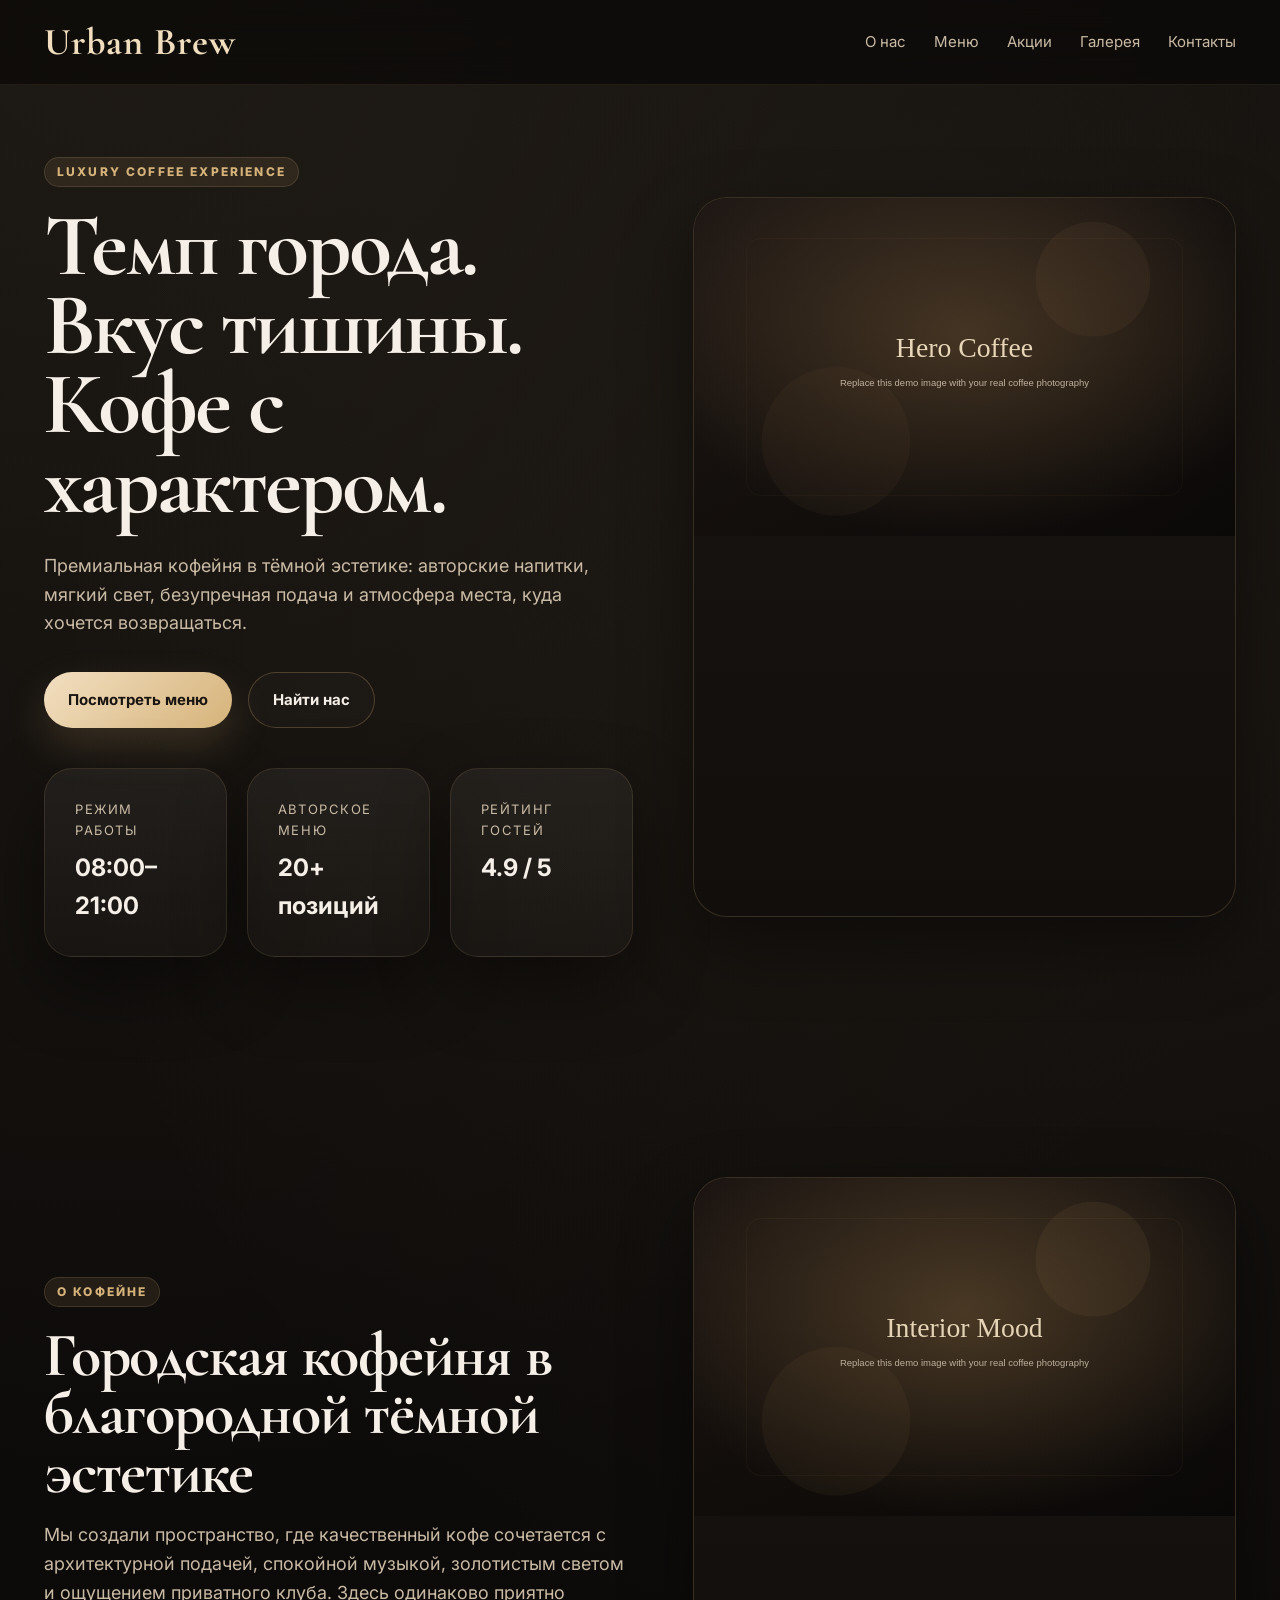
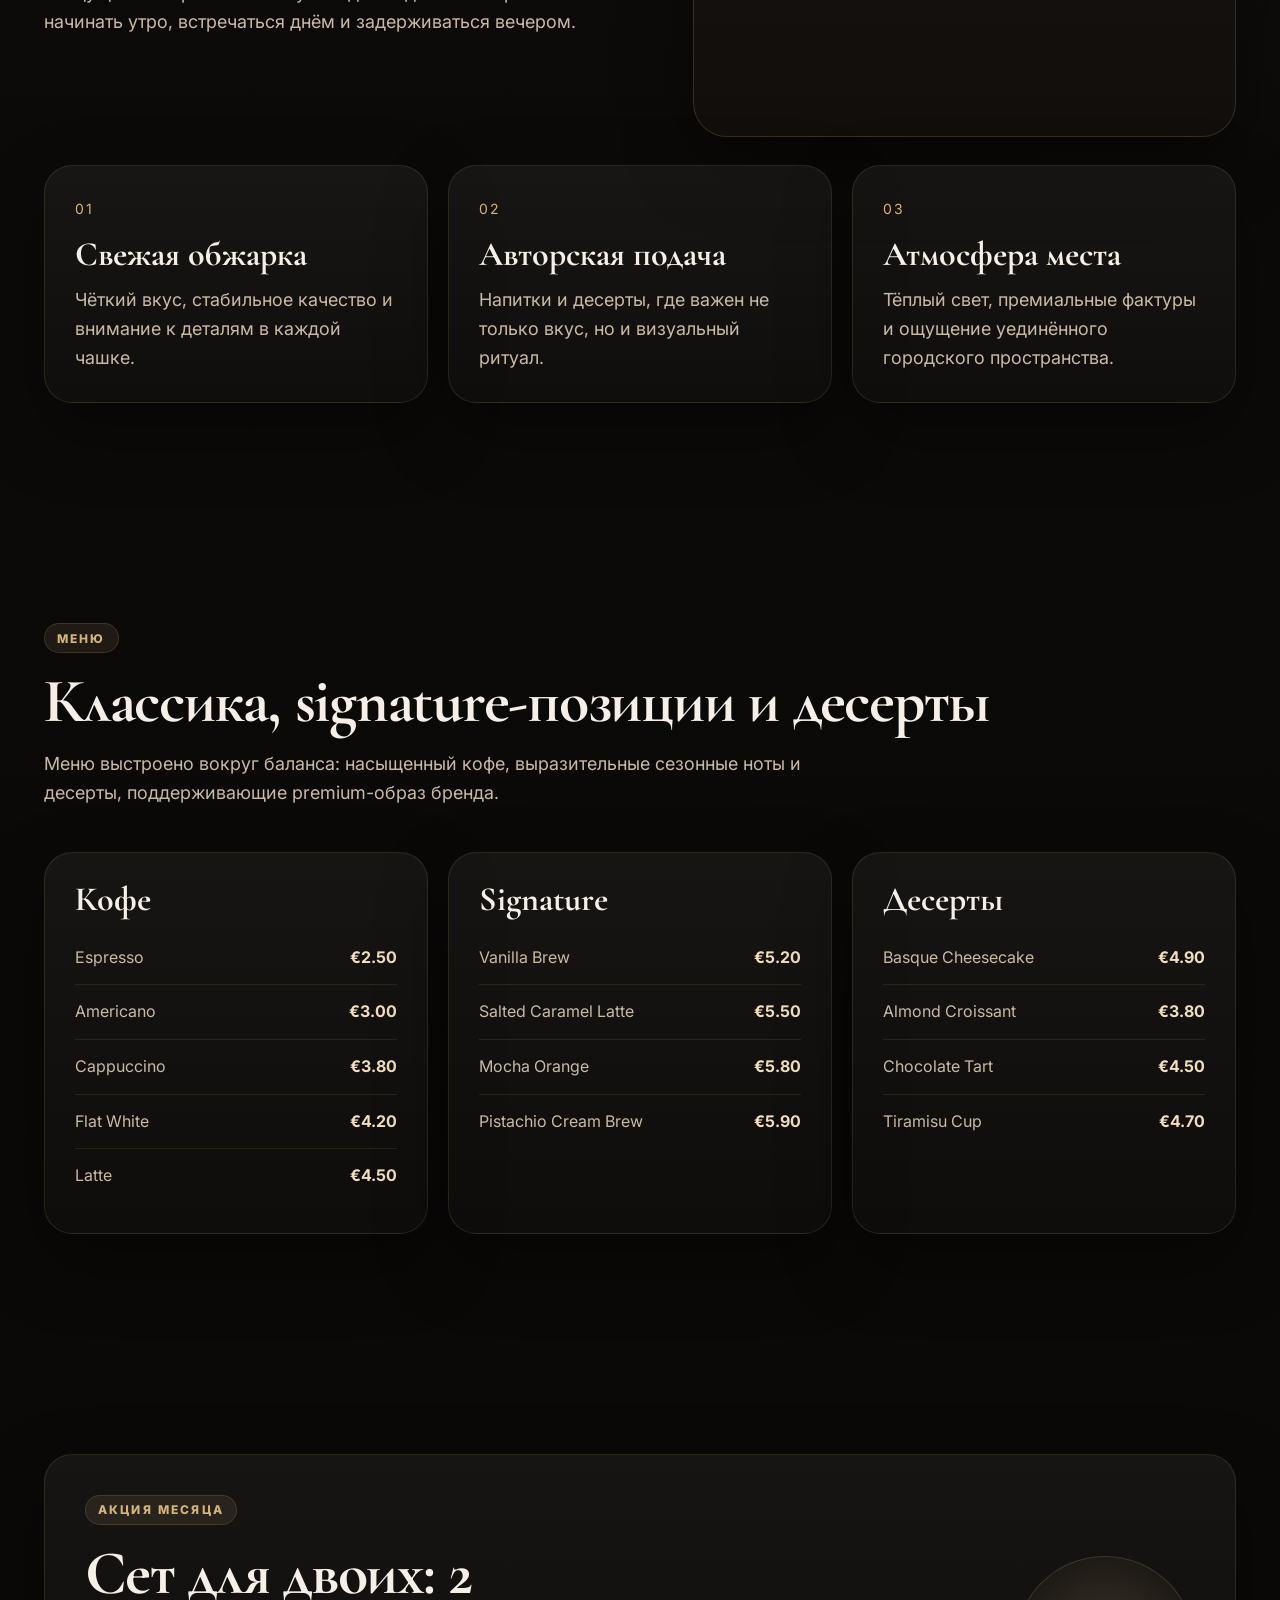
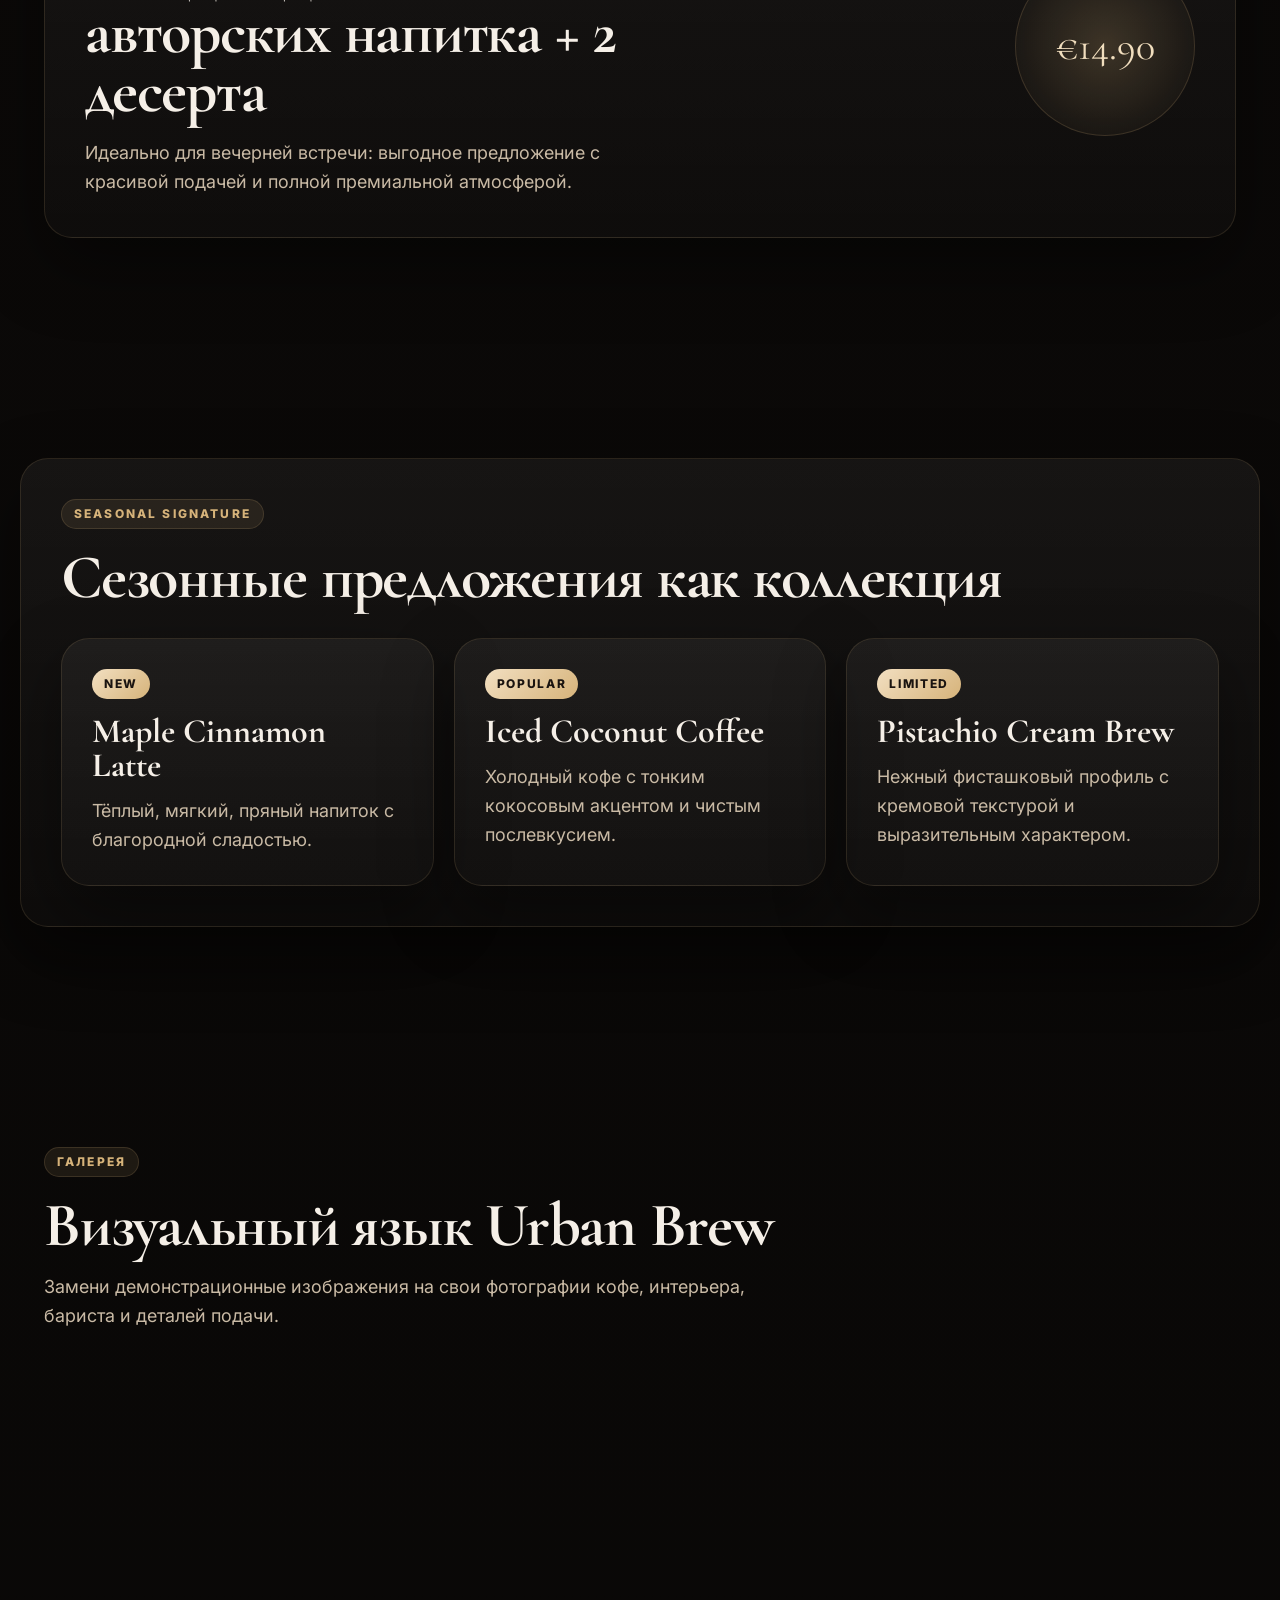
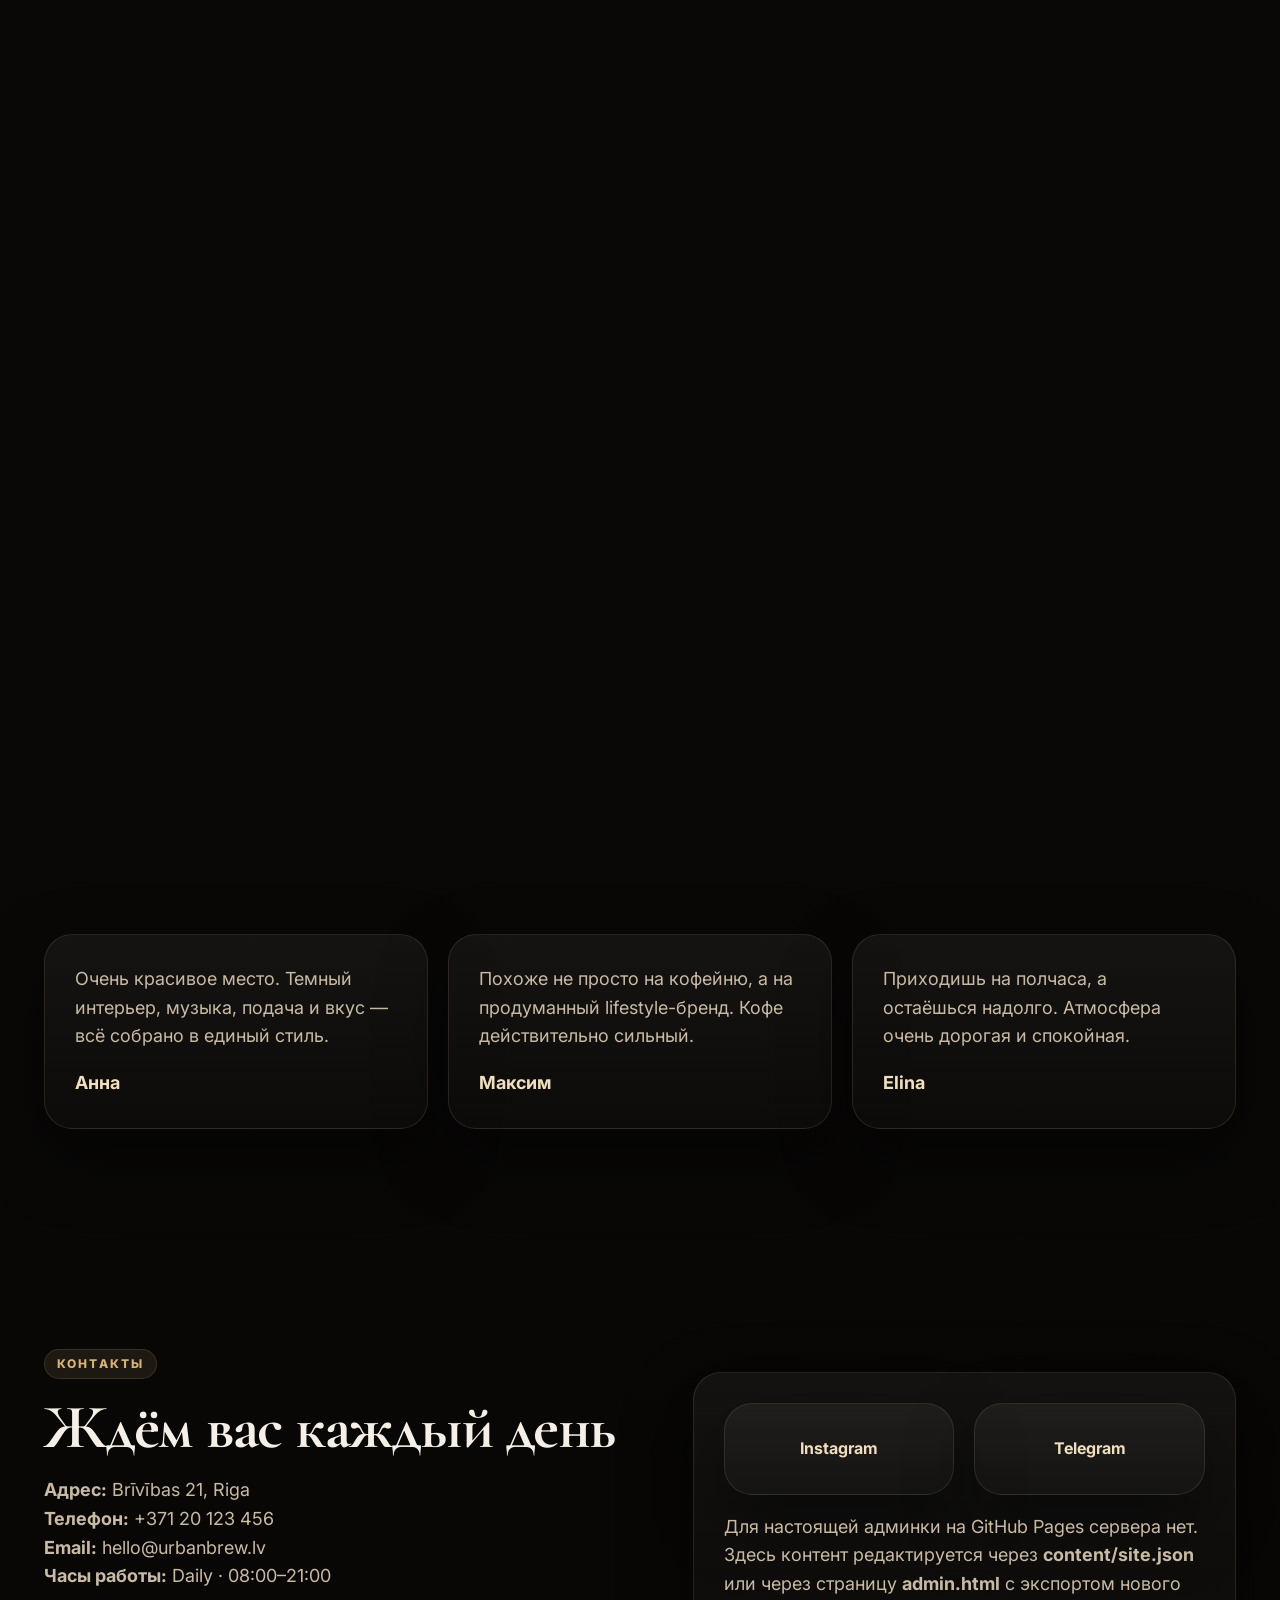
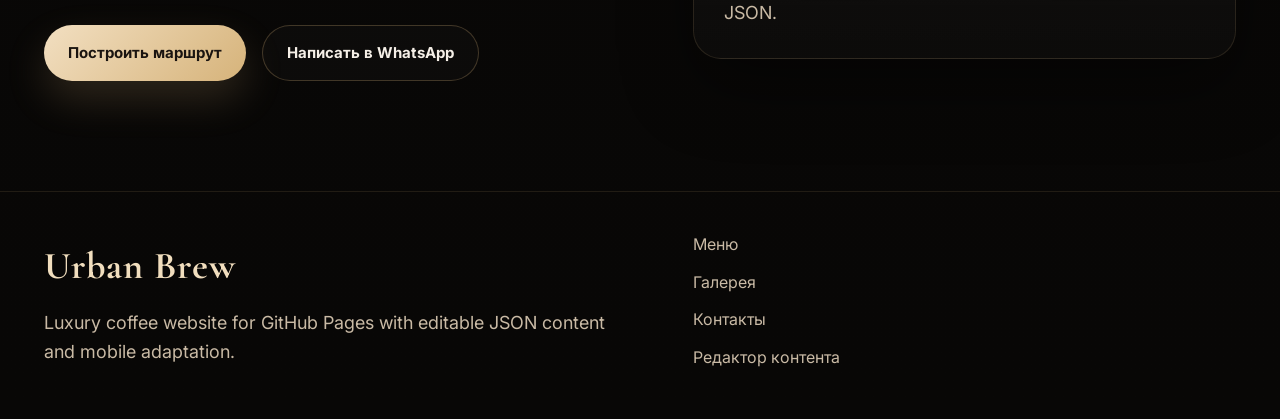
==== commit 82782289: "Update index.html" ====
--- a/index.html
+++ b/index.html
@@ -30,8 +30,7 @@
     </header>
 
     <main id="top">
-      <section class="ticker-section">
-        <div class="ticker-track" id="tickerTrack"></div>
+    
       </section>
 
       <section class="hero-section">
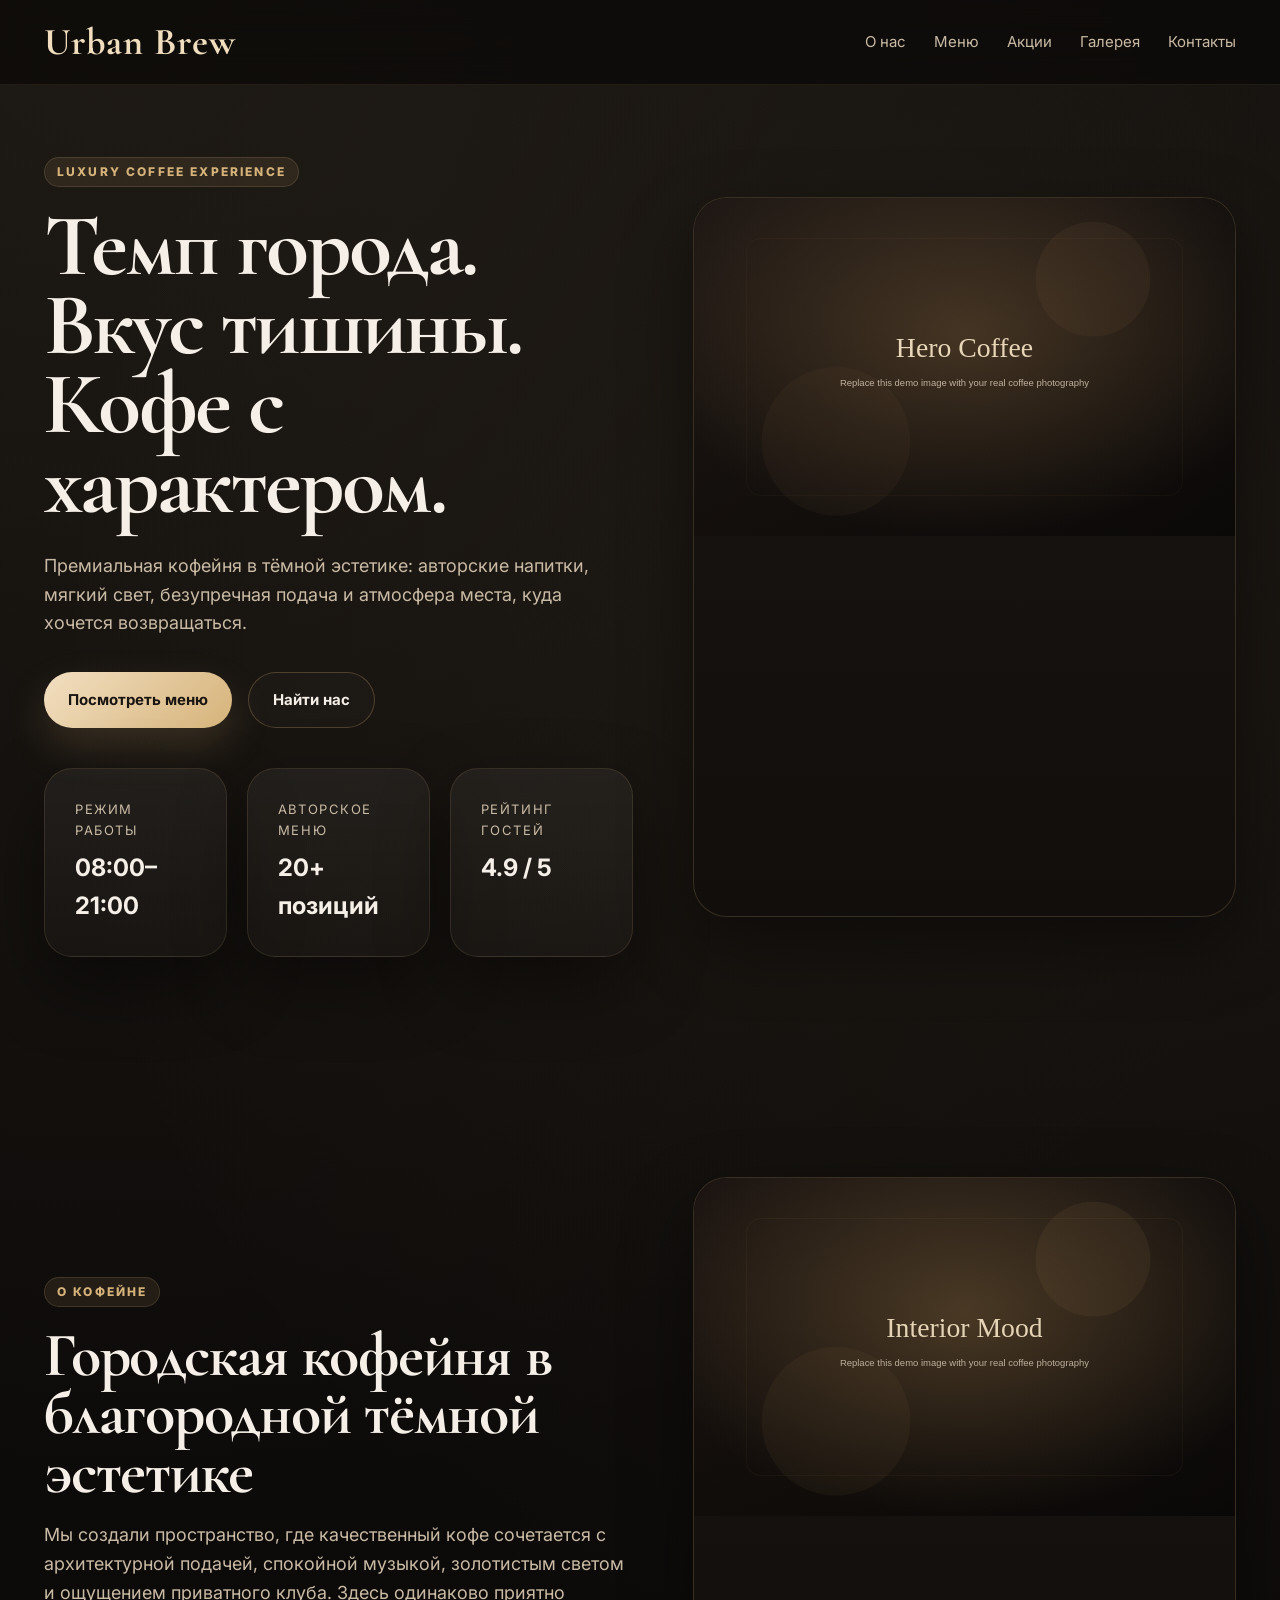
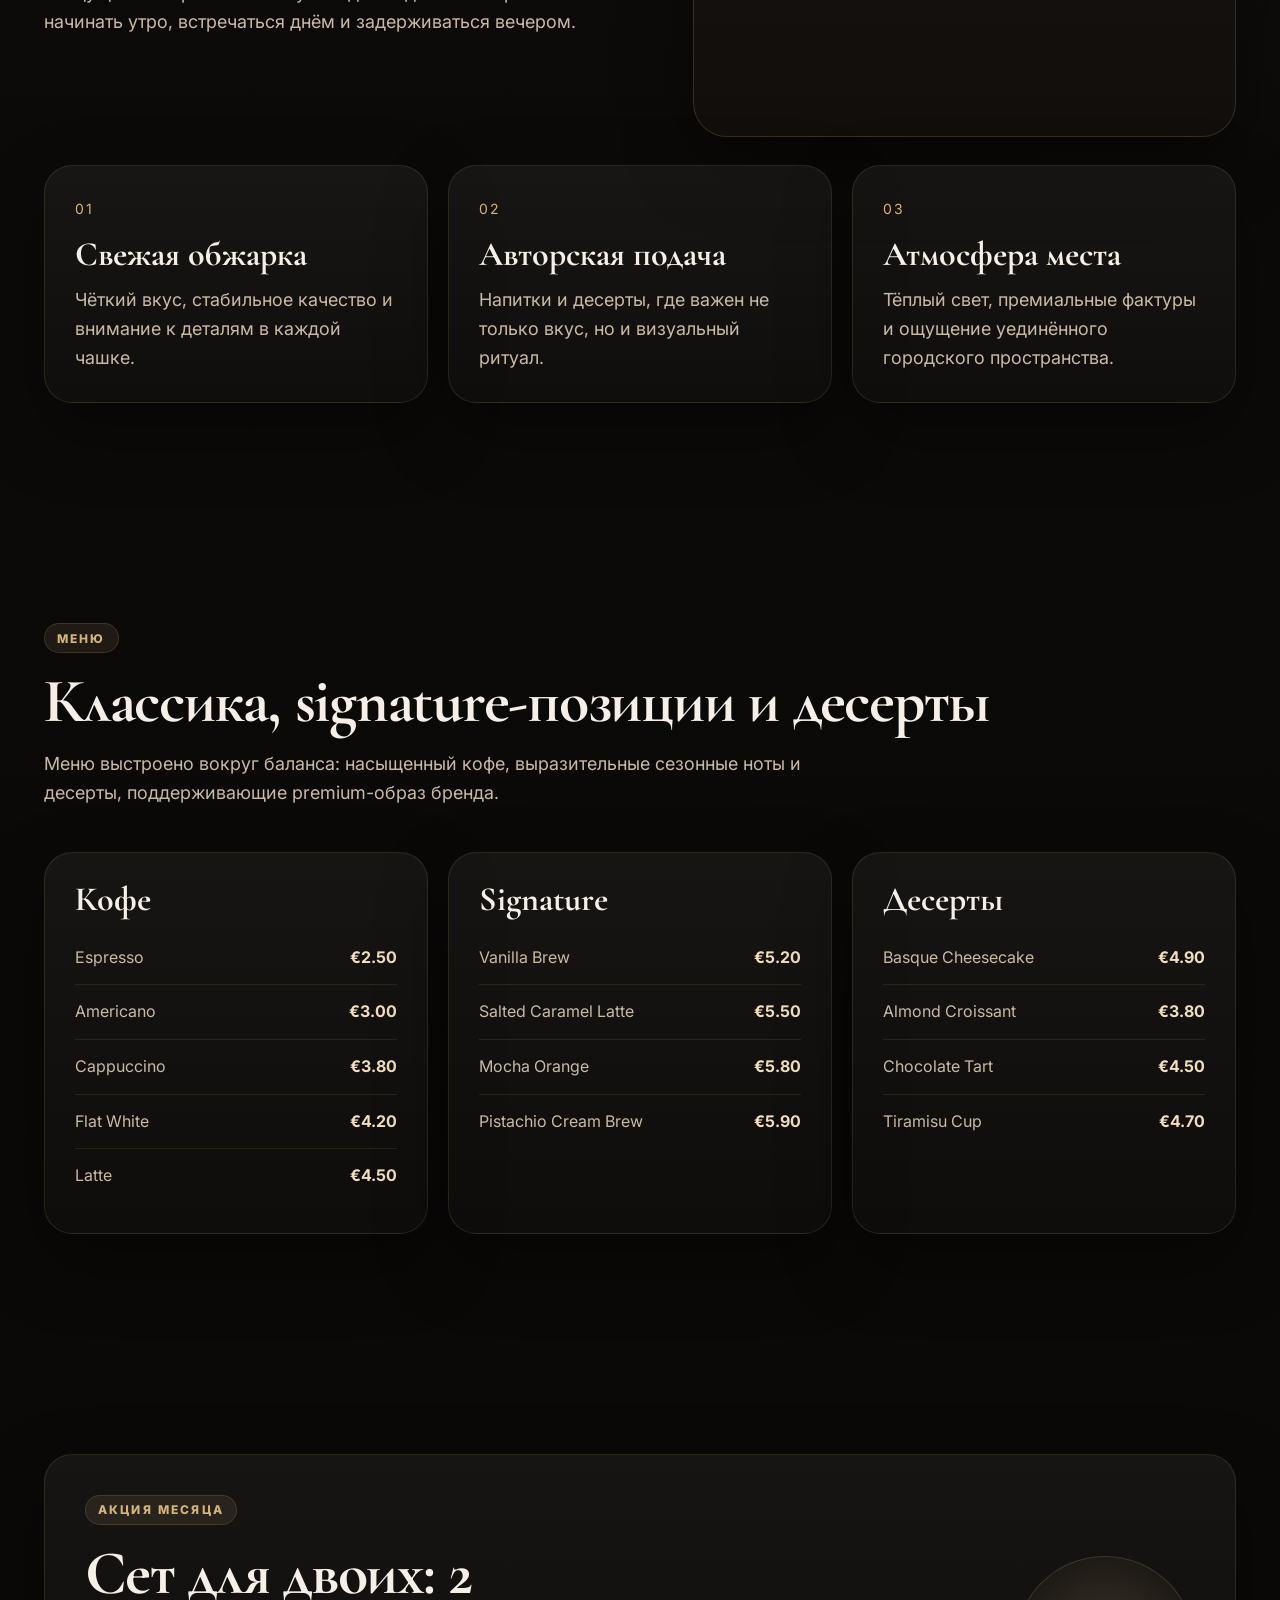
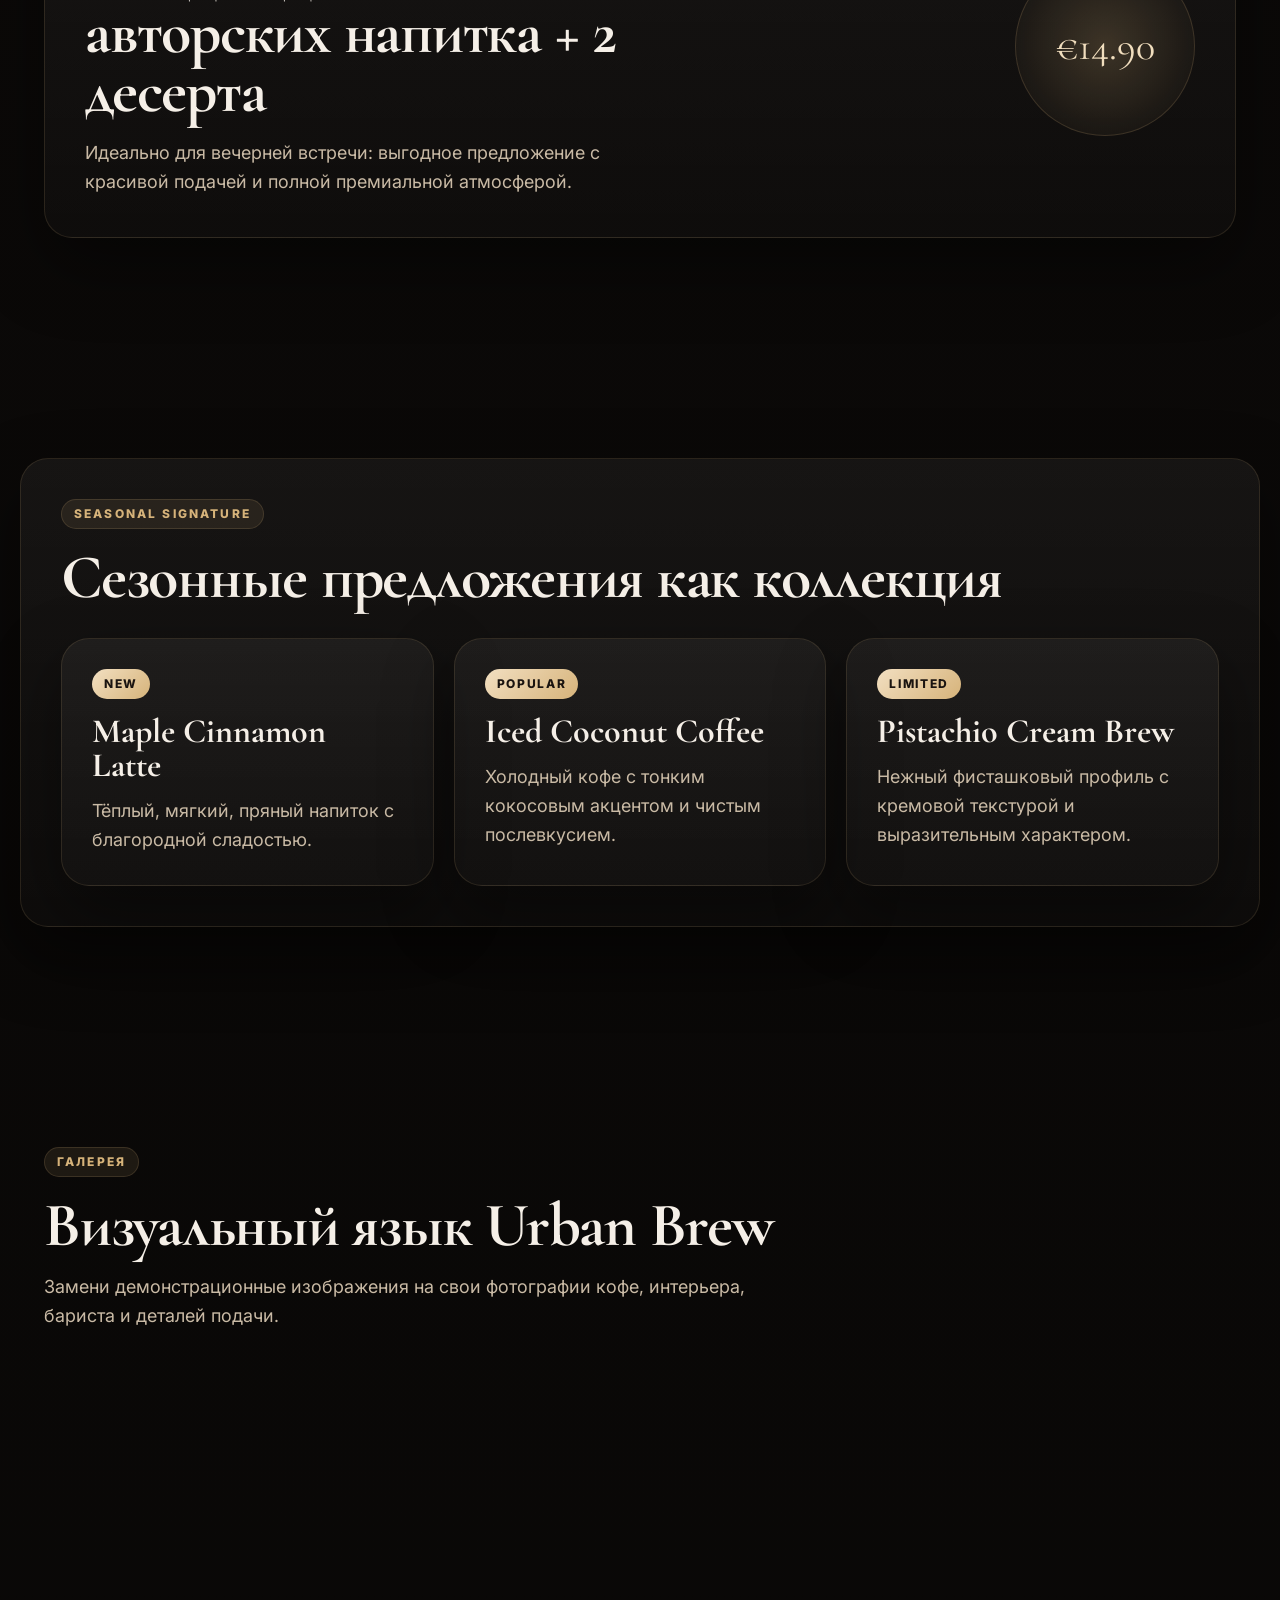
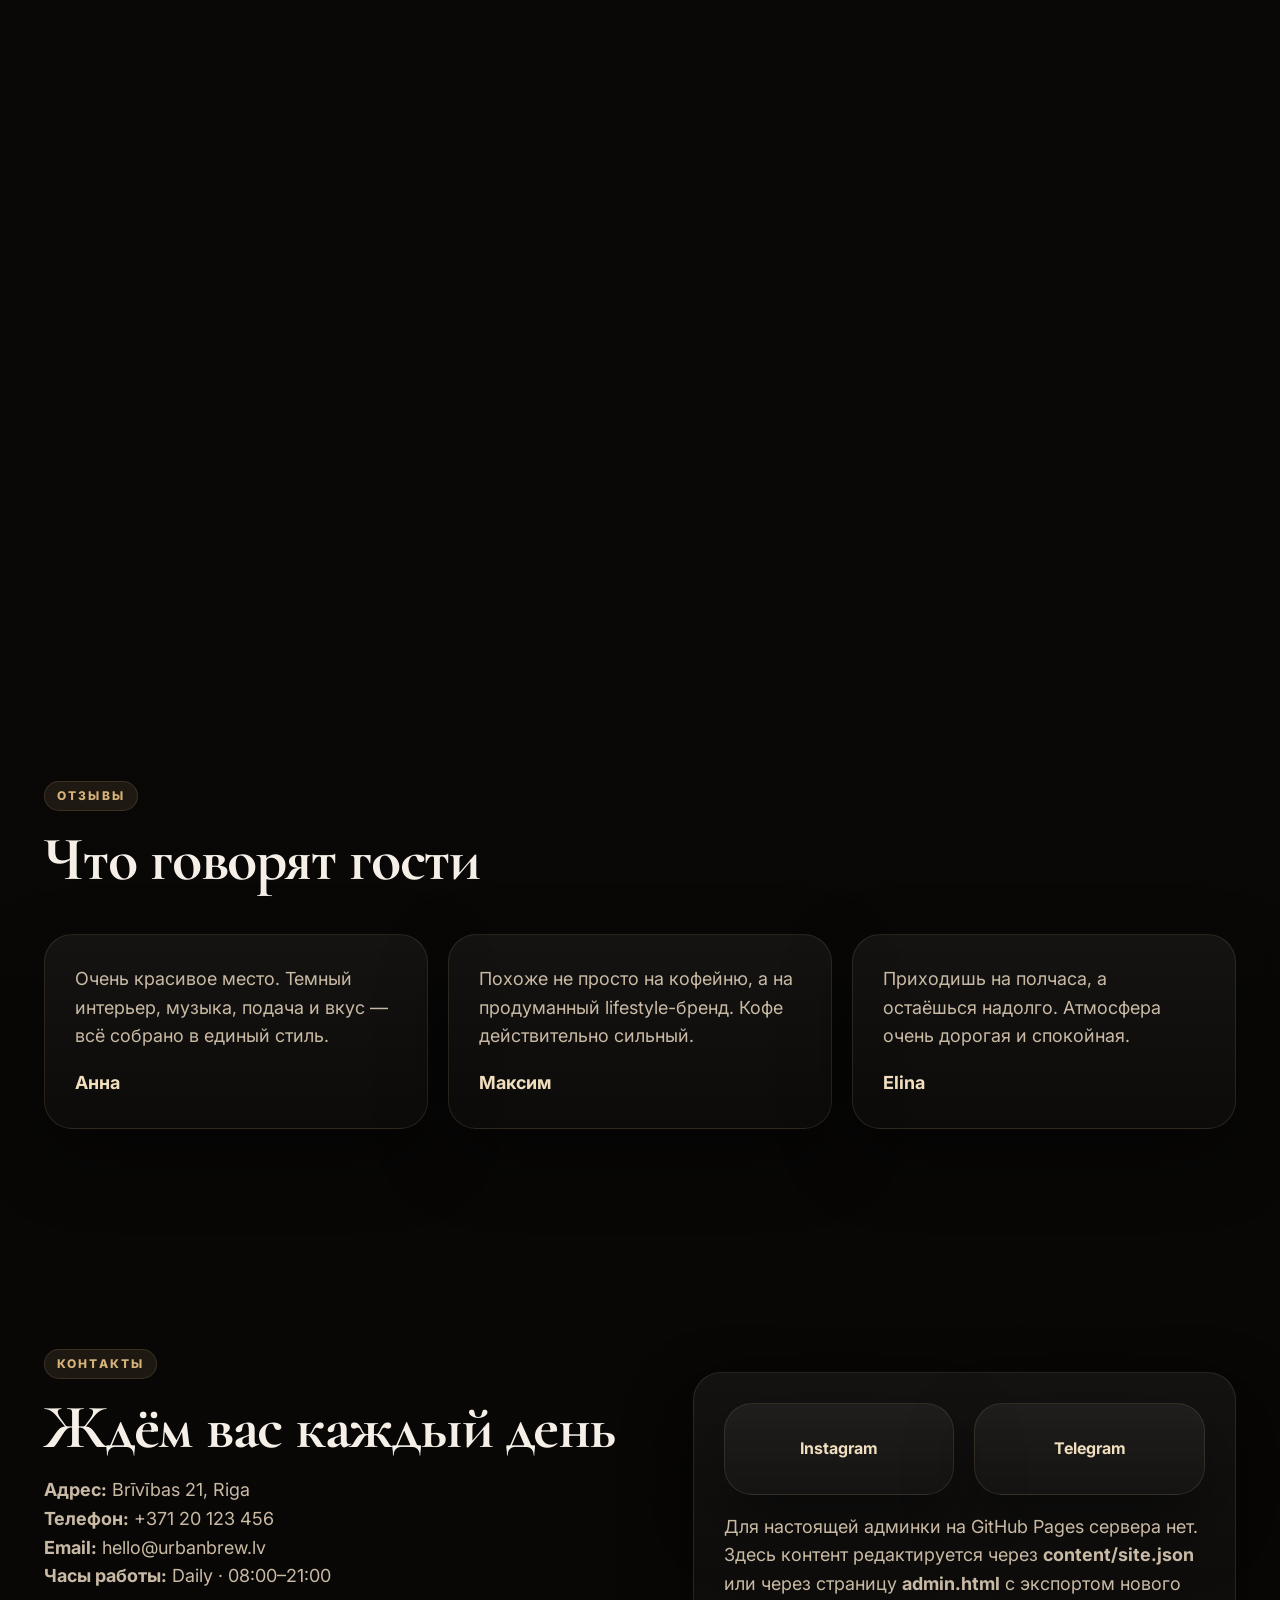
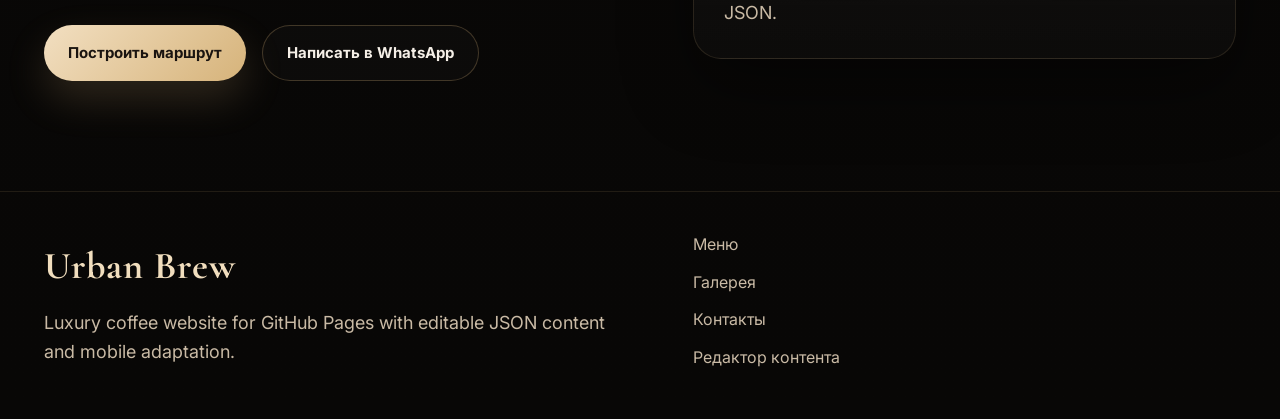
==== commit 7107dd76: "Update index.html" ====
--- a/index.html
+++ b/index.html
@@ -31,7 +31,7 @@
 
     <main id="top">
     
-      </section>
+    
 
       <section class="hero-section">
         <div class="container hero-grid">
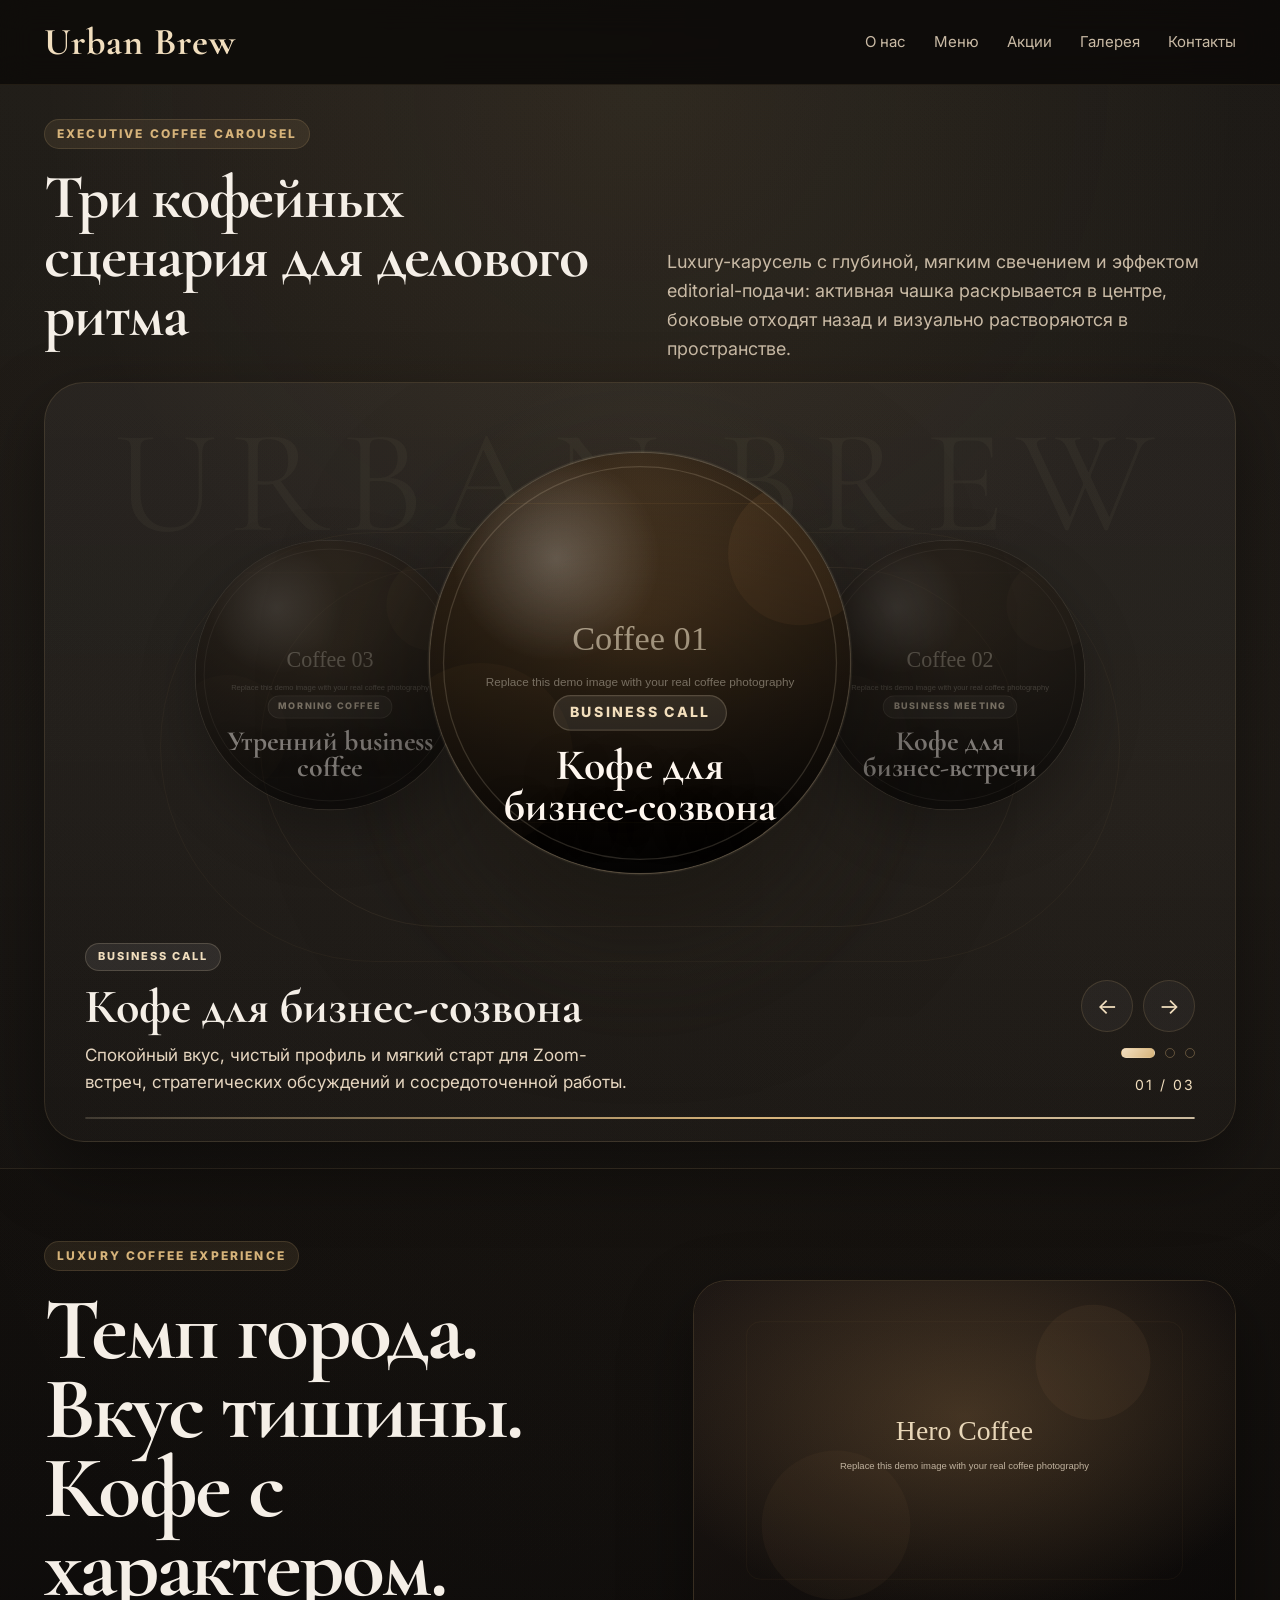
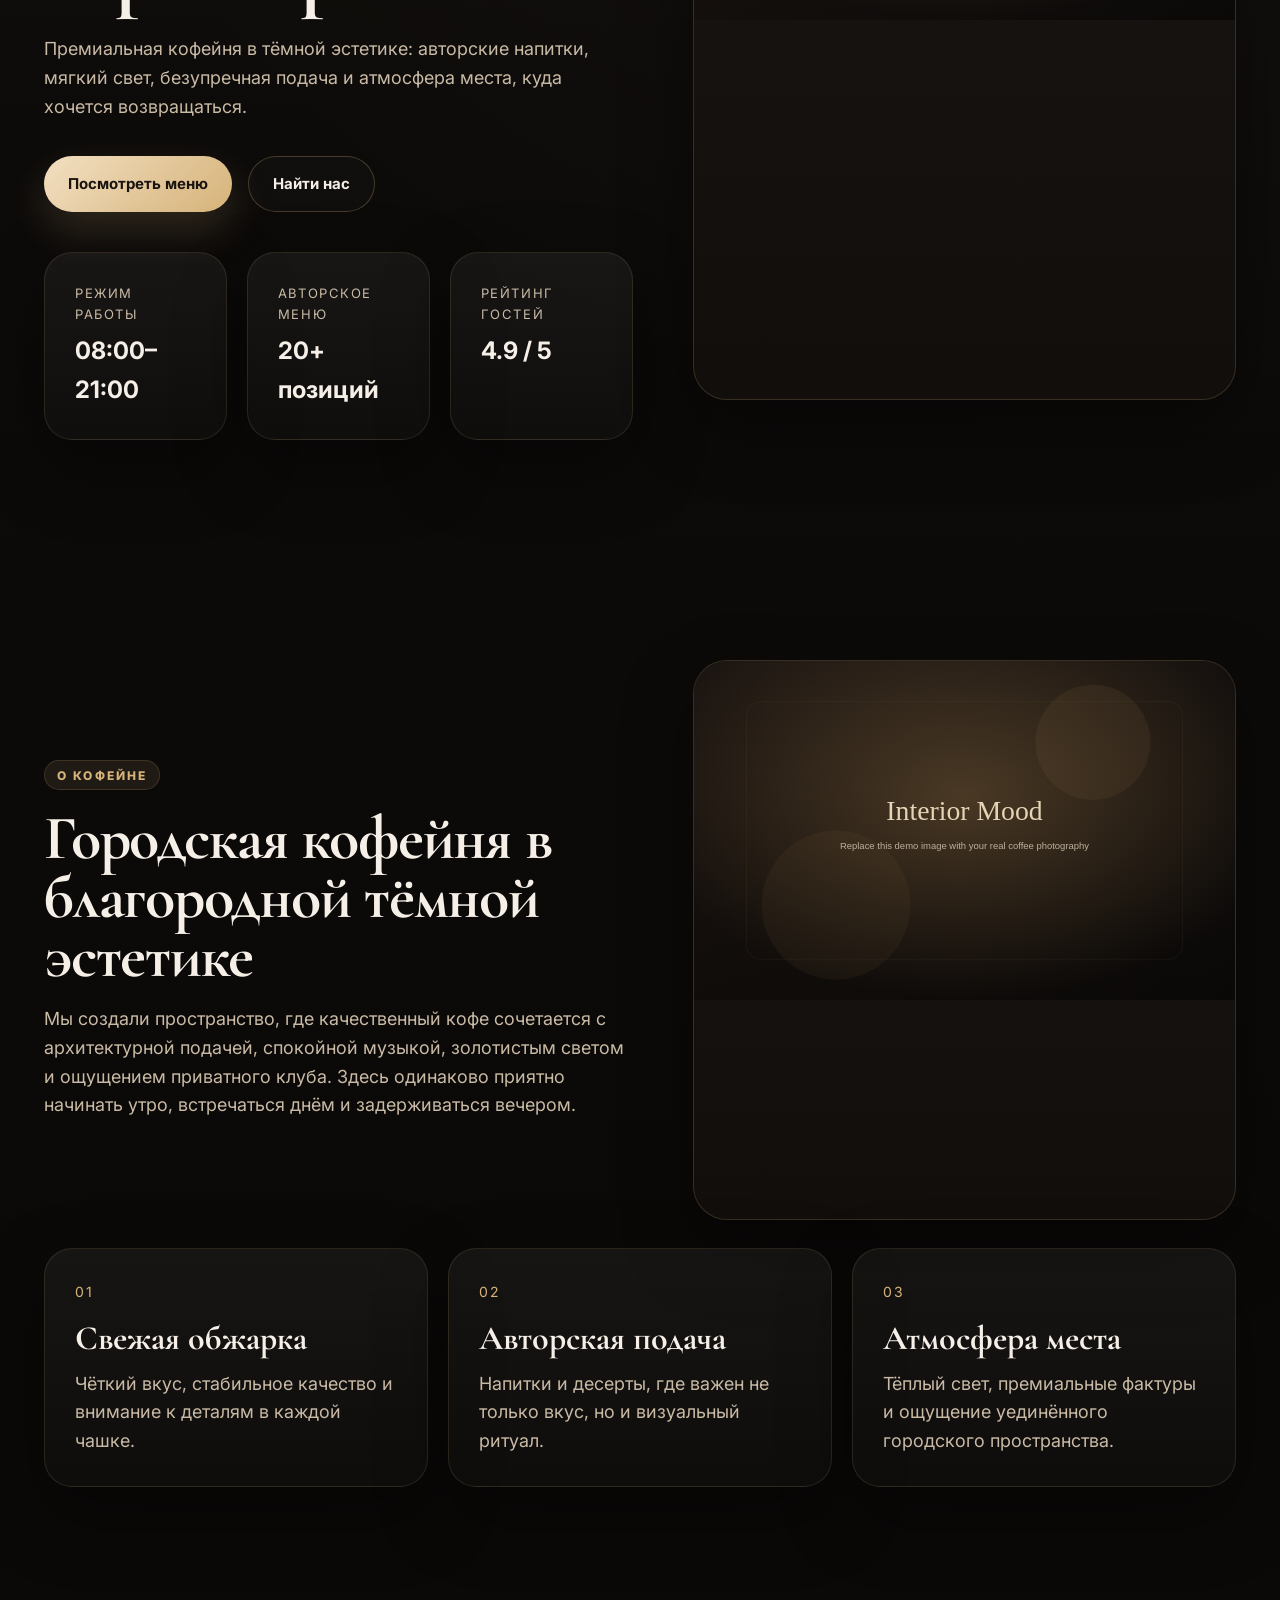
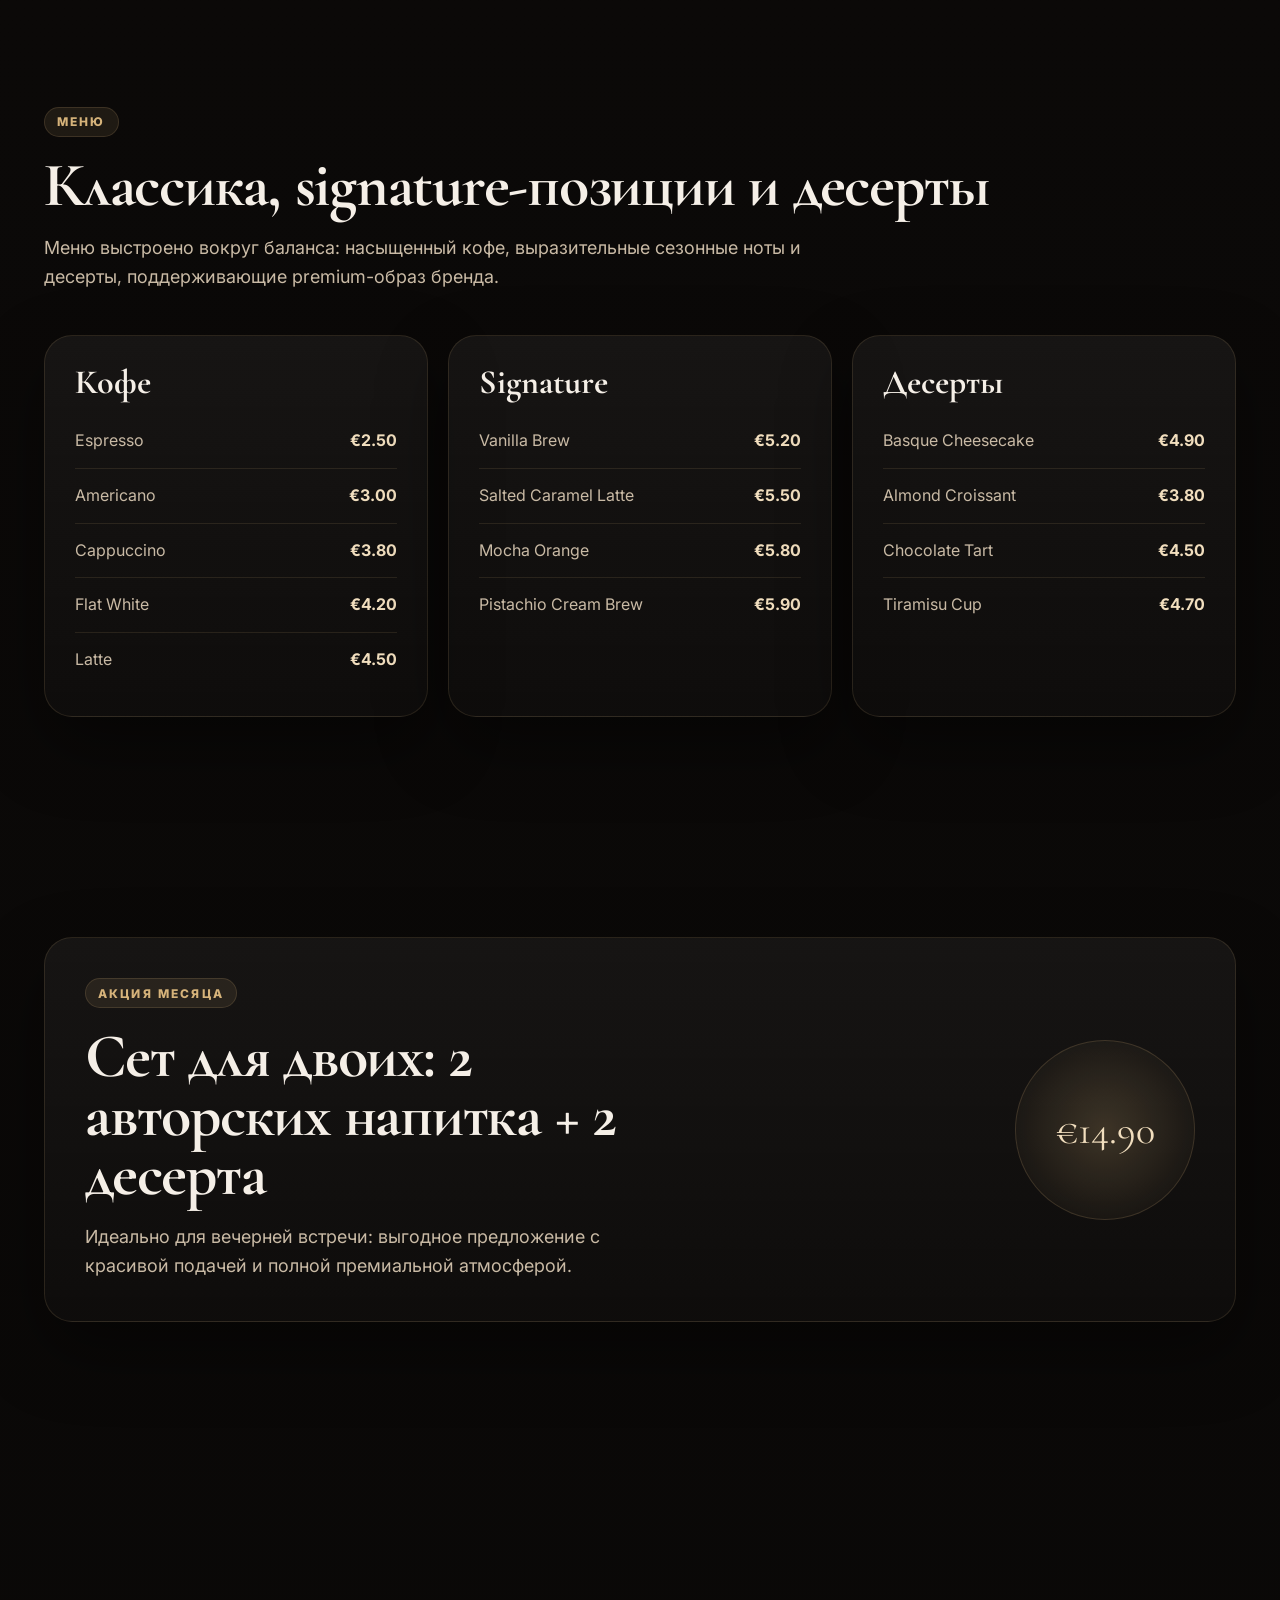
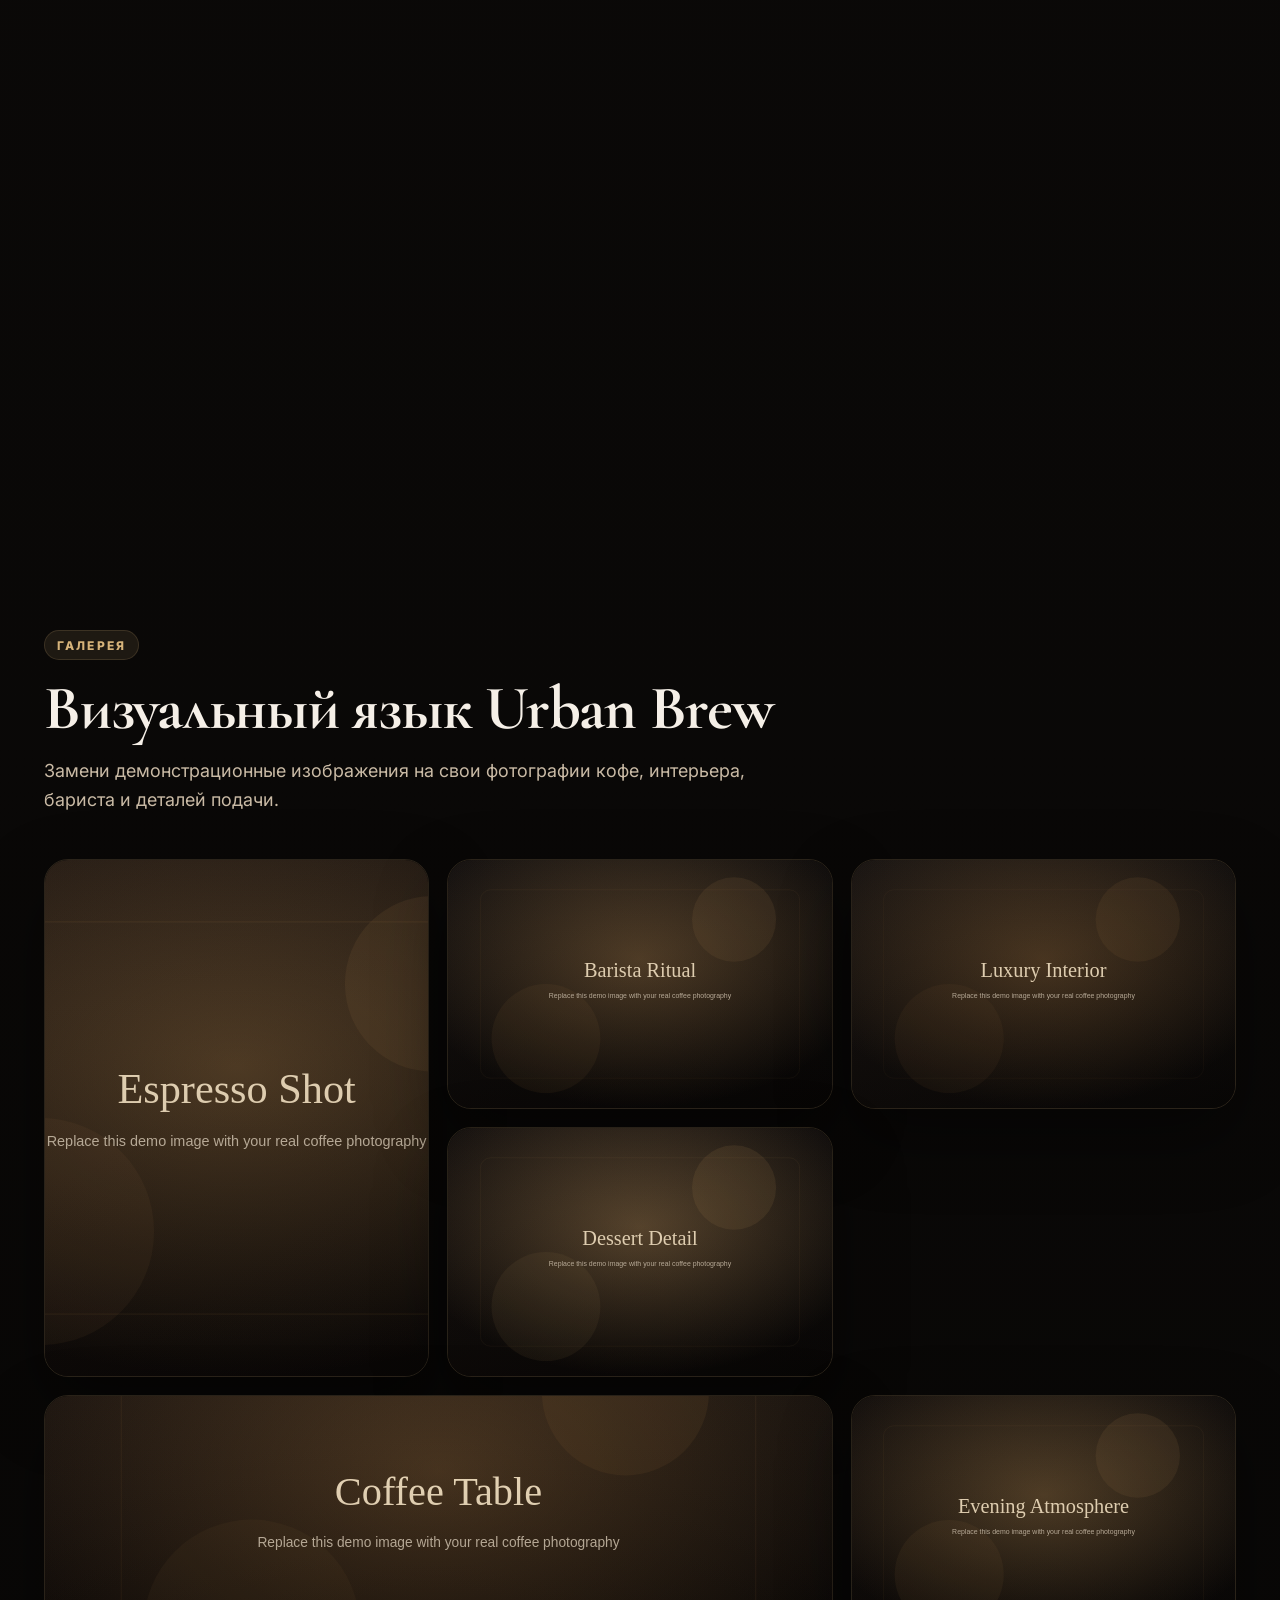
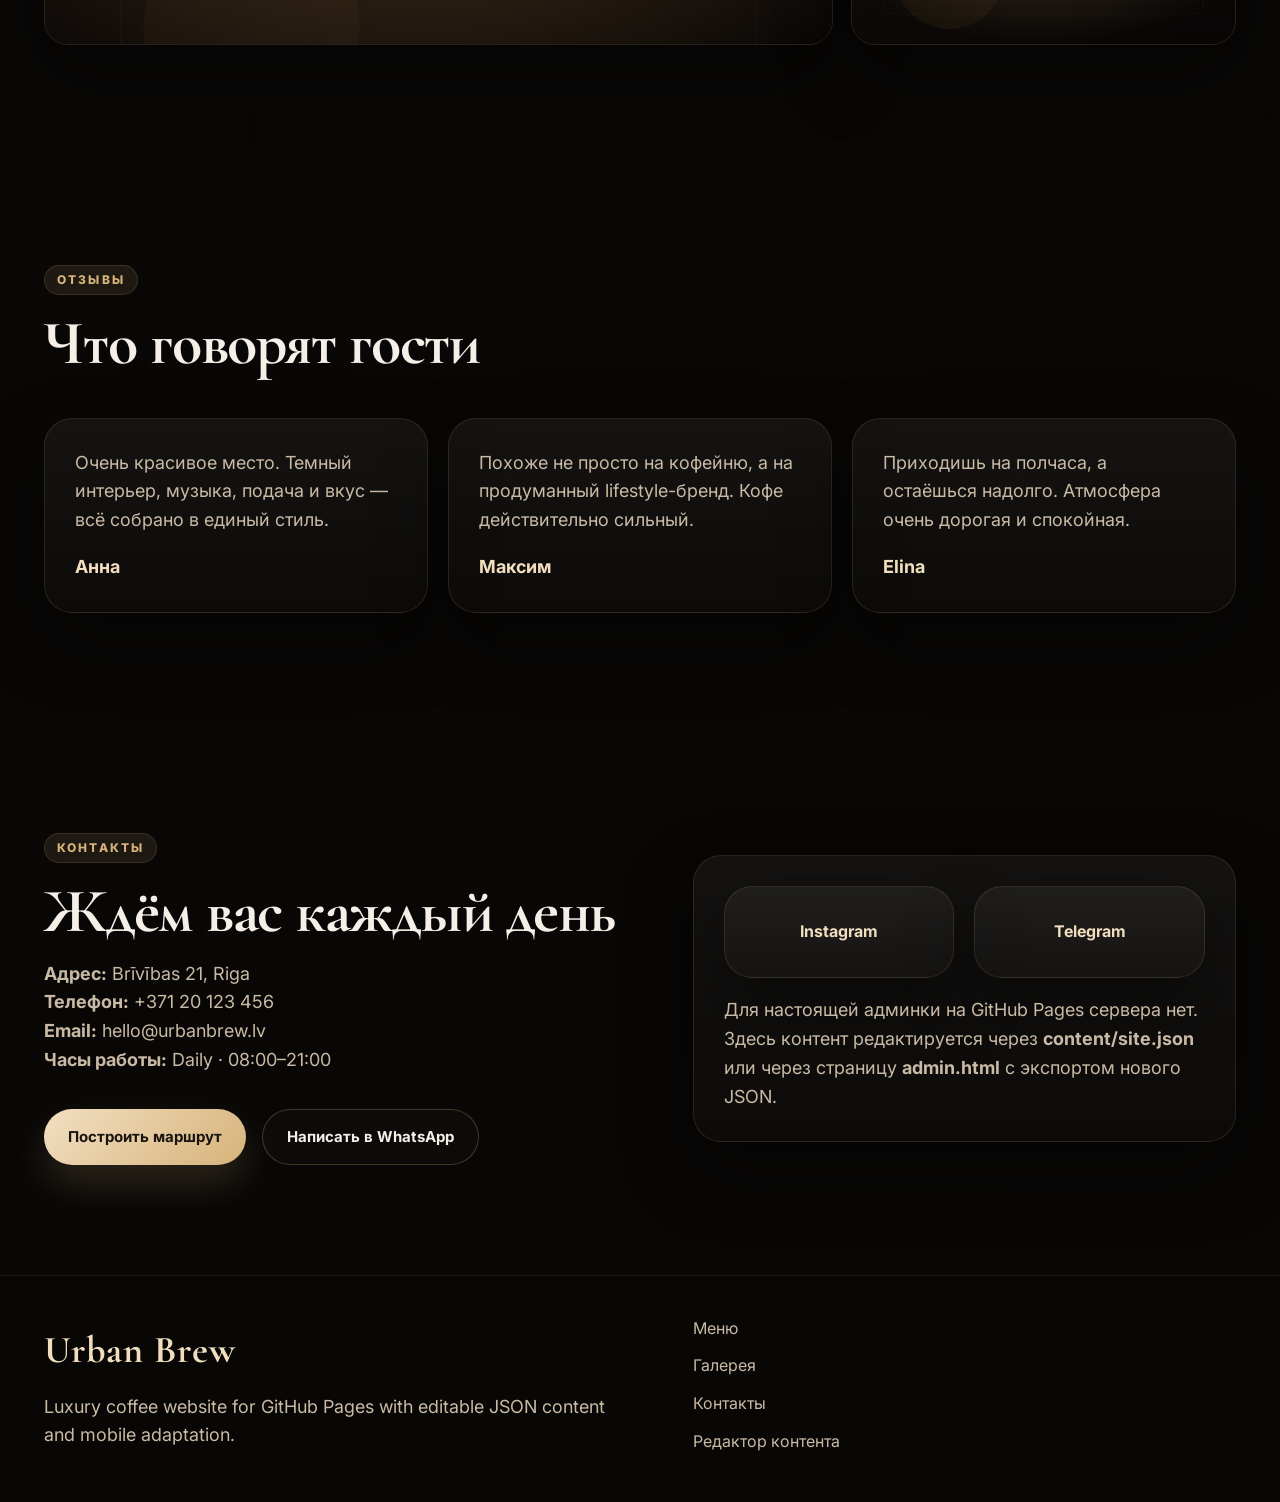
==== commit cfcbea13: "Add files via upload" ====
--- a/index.html
+++ b/index.html
@@ -30,8 +30,49 @@
     </header>
 
     <main id="top">
-    
-    
+      <section class="business-slider-section">
+        <div class="container">
+          <div class="business-slider-top reveal">
+            <div>
+              <span class="eyebrow">Executive Coffee Carousel</span>
+              <h2>Три кофейных сценария для делового ритма</h2>
+            </div>
+            <p class="section-text narrow-text">Luxury-карусель с глубиной, мягким свечением и эффектом editorial-подачи: активная чашка раскрывается в центре, боковые отходят назад и визуально растворяются в пространстве.</p>
+          </div>
+
+          <div class="business-slider-shell luxury-shell reveal delay-1">
+            <div class="slider-backdrop-title" aria-hidden="true">Urban Brew</div>
+            <div class="slider-stage-glow" aria-hidden="true"></div>
+            <div class="slider-orbit orbit-left" aria-hidden="true"></div>
+            <div class="slider-orbit orbit-right" aria-hidden="true"></div>
+
+            <div class="business-slider" id="businessSlider"></div>
+
+            <div class="business-slider-meta">
+              <div class="business-slider-copy">
+                <span class="meta-kicker" id="businessSlideMetaKicker"></span>
+                <h3 id="businessSlideMetaTitle"></h3>
+                <p id="businessSlideMetaText"></p>
+              </div>
+
+              <div class="business-slider-controls">
+                <div class="business-slider-buttons">
+                  <button class="slider-nav-button" id="businessSliderPrev" type="button" aria-label="Предыдущий слайд">←</button>
+                  <button class="slider-nav-button" id="businessSliderNext" type="button" aria-label="Следующий слайд">→</button>
+                </div>
+                <div class="business-slider-dots" id="businessSliderDots"></div>
+                <div class="business-slider-count">
+                  <span id="businessSlideCurrent">01</span>
+                  <span>/</span>
+                  <span id="businessSlideTotal">03</span>
+                </div>
+              </div>
+            </div>
+
+            <div class="business-slider-progress"><span id="businessSliderProgress"></span></div>
+          </div>
+        </div>
+      </section>
 
       <section class="hero-section">
         <div class="container hero-grid">
--- a/assets/css/styles.css
+++ b/assets/css/styles.css
@@ -136,39 +136,321 @@
   background: var(--gold-soft);
 }
 
-.ticker-section {
+.business-slider-section {
+  padding: 34px 0 26px;
+  border-bottom: 1px solid rgba(214, 179, 122, 0.1);
+  background:
+    radial-gradient(circle at 50% 0%, rgba(214, 179, 122, 0.08), transparent 48%),
+    linear-gradient(180deg, rgba(255,255,255,0.018), rgba(255,255,255,0.01));
+}
+
+.business-slider-top {
+  display: grid;
+  grid-template-columns: 1.02fr 0.98fr;
+  gap: 30px;
+  align-items: end;
+  margin-bottom: 18px;
+}
+
+.luxury-shell {
+  position: relative;
+  height: 760px;
   overflow: hidden;
-  border-bottom: 1px solid rgba(214, 179, 122, 0.1);
-  border-top: 1px solid rgba(214, 179, 122, 0.1);
-  background: rgba(255, 255, 255, 0.02);
-}
-
-.ticker-track {
-  display: flex;
-  gap: 18px;
-  width: max-content;
-  padding: 18px;
-  animation: marquee 28s linear infinite;
-}
-
-.ticker-track:hover {
-  animation-play-state: paused;
-}
-
-.ticker-card {
-  width: 210px;
-  height: 130px;
+  border-radius: 40px;
+  border: 1px solid rgba(214, 179, 122, 0.14);
+  background:
+    radial-gradient(circle at 50% 24%, rgba(214, 179, 122, 0.08), transparent 24%),
+    linear-gradient(180deg, rgba(255,255,255,0.045), rgba(255,255,255,0.015));
+  box-shadow: var(--shadow);
+}
+
+.slider-backdrop-title {
+  position: absolute;
+  left: 50%;
+  top: 26px;
+  transform: translateX(-50%);
+  font-family: 'Cormorant Garamond', serif;
+  font-size: 148px;
+  line-height: 1;
+  letter-spacing: 0.08em;
+  text-transform: uppercase;
+  color: rgba(241, 222, 190, 0.04);
+  pointer-events: none;
+  white-space: nowrap;
+}
+
+.slider-stage-glow {
+  position: absolute;
+  left: 50%;
+  top: 49%;
+  width: 560px;
+  height: 560px;
+  transform: translate(-50%, -50%);
+  border-radius: 50%;
+  background: radial-gradient(circle, rgba(214, 179, 122, 0.18) 0%, rgba(214, 179, 122, 0.06) 32%, transparent 70%);
+  filter: blur(20px);
+  pointer-events: none;
+}
+
+.slider-orbit {
+  position: absolute;
+  top: 48%;
+  left: 50%;
+  border: 1px solid rgba(214, 179, 122, 0.08);
+  border-radius: 999px;
+  transform: translate(-50%, -50%);
+  pointer-events: none;
+}
+
+.orbit-left {
+  width: 760px;
+  height: 360px;
+}
+
+.orbit-right {
+  width: 960px;
+  height: 430px;
+  opacity: 0.55;
+}
+
+.business-slider {
+  position: relative;
+  width: 100%;
+  height: 540px;
+}
+
+.business-slide {
+  position: absolute;
+  top: 52%;
+  left: 50%;
+  width: 330px;
+  aspect-ratio: 1 / 1;
+  border-radius: 50%;
   overflow: hidden;
-  flex: 0 0 auto;
-  border-radius: 22px;
+  cursor: pointer;
   border: 1px solid rgba(214, 179, 122, 0.16);
   background: var(--bg-card-strong);
   box-shadow: var(--shadow);
-}
-
-@keyframes marquee {
-  from { transform: translateX(0); }
-  to { transform: translateX(-50%); }
+  transition:
+    transform 0.9s cubic-bezier(0.22, 1, 0.36, 1),
+    opacity 0.7s ease,
+    filter 0.7s ease,
+    box-shadow 0.7s ease;
+}
+
+.business-slide:focus-visible {
+  outline: 2px solid rgba(241, 222, 190, 0.55);
+  outline-offset: 6px;
+}
+
+.business-slide-ring,
+.business-slide-shine,
+.business-slide-overlay {
+  position: absolute;
+  inset: 0;
+}
+
+.business-slide-ring {
+  border-radius: 50%;
+  border: 1px solid rgba(241, 222, 190, 0.16);
+  inset: 10px;
+  z-index: 3;
+}
+
+.business-slide-shine {
+  z-index: 1;
+  background: radial-gradient(circle at 30% 25%, rgba(255,255,255,0.22), transparent 24%);
+  mix-blend-mode: screen;
+}
+
+.business-slide-overlay {
+  z-index: 1;
+  background:
+    linear-gradient(180deg, rgba(0,0,0,0.02) 8%, rgba(0,0,0,0.34) 45%, rgba(0,0,0,0.72) 100%),
+    radial-gradient(circle at 50% 0%, rgba(214,179,122,0.1), transparent 38%);
+}
+
+.business-slide-content {
+  position: absolute;
+  left: 0;
+  right: 0;
+  bottom: 0;
+  z-index: 4;
+  padding: 30px 28px 34px;
+  text-align: center;
+}
+
+.business-slide-kicker,
+.meta-kicker {
+  display: inline-flex;
+  align-items: center;
+  justify-content: center;
+  min-height: 28px;
+  padding: 0 12px;
+  border-radius: 999px;
+  border: 1px solid rgba(241, 222, 190, 0.18);
+  background: rgba(255,255,255,0.08);
+  color: var(--gold-soft);
+  font-size: 11px;
+  letter-spacing: 0.18em;
+  text-transform: uppercase;
+  font-weight: 800;
+}
+
+.business-slide-kicker {
+  margin-bottom: 12px;
+}
+
+.business-slide h3 {
+  margin-bottom: 0;
+  line-height: 0.96;
+  color: #fff7ef;
+  text-shadow: 0 10px 28px rgba(0, 0, 0, 0.35);
+}
+
+.business-slide.is-active {
+  transform: translate(-50%, -50%) scale(1.28);
+  opacity: 1;
+  filter: saturate(1.05);
+  box-shadow: 0 42px 120px rgba(0, 0, 0, 0.52), 0 0 0 1px rgba(241, 222, 190, 0.08);
+  z-index: 4;
+}
+
+.business-slide.is-prev {
+  transform: translate(calc(-50% - 310px), calc(-50% + 12px)) scale(0.82);
+  opacity: 0.62;
+  filter: blur(0.6px) brightness(0.72) saturate(0.78);
+  z-index: 2;
+}
+
+.business-slide.is-next {
+  transform: translate(calc(-50% + 310px), calc(-50% + 12px)) scale(0.82);
+  opacity: 0.62;
+  filter: blur(0.6px) brightness(0.72) saturate(0.78);
+  z-index: 2;
+}
+
+.business-slide.is-hidden-left {
+  transform: translate(calc(-50% - 630px), calc(-50% + 24px)) scale(0.46);
+  opacity: 0;
+  filter: blur(6px) brightness(0.48) saturate(0.5);
+  z-index: 1;
+}
+
+.business-slide.is-hidden-right {
+  transform: translate(calc(-50% + 630px), calc(-50% + 24px)) scale(0.46);
+  opacity: 0;
+  filter: blur(6px) brightness(0.48) saturate(0.5);
+  z-index: 1;
+}
+
+.business-slider-meta {
+  position: absolute;
+  left: 40px;
+  right: 40px;
+  bottom: 44px;
+  z-index: 5;
+  display: grid;
+  grid-template-columns: 1.1fr auto;
+  gap: 24px;
+  align-items: end;
+}
+
+.business-slider-copy {
+  max-width: 620px;
+}
+
+.business-slider-copy .meta-kicker {
+  margin-bottom: 14px;
+}
+
+.business-slider-copy h3 {
+  font-size: 48px;
+  line-height: 0.94;
+  margin-bottom: 12px;
+}
+
+.business-slider-copy p {
+  color: #e6d6c0;
+  font-size: 17px;
+  max-width: 560px;
+}
+
+.business-slider-controls {
+  display: grid;
+  gap: 16px;
+  justify-items: end;
+}
+
+.business-slider-buttons {
+  display: flex;
+  gap: 10px;
+}
+
+.slider-nav-button {
+  width: 52px;
+  height: 52px;
+  border-radius: 50%;
+  border: 1px solid rgba(214, 179, 122, 0.16);
+  background: rgba(255,255,255,0.04);
+  color: var(--gold-soft);
+  font-size: 22px;
+  transition: transform 0.25s ease, border-color 0.25s ease, background 0.25s ease;
+}
+
+.slider-nav-button:hover {
+  transform: translateY(-2px);
+  border-color: rgba(214, 179, 122, 0.34);
+  background: rgba(255,255,255,0.06);
+}
+
+.business-slider-dots {
+  position: relative;
+  z-index: 5;
+  display: flex;
+  justify-content: flex-end;
+  gap: 10px;
+}
+
+.business-dot {
+  width: 10px;
+  height: 10px;
+  border-radius: 999px;
+  border: 1px solid rgba(214, 179, 122, 0.35);
+  background: transparent;
+  transition: width 0.25s ease, background 0.25s ease, border-color 0.25s ease;
+}
+
+.business-dot.active {
+  width: 34px;
+  background: linear-gradient(135deg, #f2dfc1 0%, #d6b37a 100%);
+  border-color: transparent;
+}
+
+.business-slider-count {
+  color: var(--gold-soft);
+  font-size: 14px;
+  letter-spacing: 0.14em;
+  text-transform: uppercase;
+}
+
+.business-slider-progress {
+  position: absolute;
+  left: 40px;
+  right: 40px;
+  bottom: 22px;
+  height: 2px;
+  border-radius: 999px;
+  background: rgba(241, 222, 190, 0.08);
+  overflow: hidden;
+}
+
+.business-slider-progress span {
+  display: block;
+  height: 100%;
+  width: 0;
+  border-radius: inherit;
+  background: linear-gradient(90deg, rgba(241,222,190,0.1) 0%, rgba(214,179,122,1) 60%, rgba(241,222,190,0.8) 100%);
 }
 
 .hero-section {
@@ -347,8 +629,7 @@
 }
 
 .image-frame::after,
-.gallery-item::after,
-.ticker-card::after {
+.gallery-item::after {
   content: '';
   position: absolute;
   inset: 0;
@@ -616,6 +897,15 @@
   .promo-price-wrap { justify-content: flex-start; }
   .tall-frame { min-height: 520px; }
   .medium-frame { min-height: 400px; }
+  .business-slider-top,
+  .business-slider-meta { grid-template-columns: 1fr; }
+  .luxury-shell { height: 720px; }
+  .slider-backdrop-title { font-size: 110px; top: 36px; }
+  .business-slider { height: 500px; }
+  .business-slide { width: 290px; }
+  .business-slide.is-prev { transform: translate(calc(-50% - 220px), calc(-50% + 12px)) scale(0.74); }
+  .business-slide.is-next { transform: translate(calc(-50% + 220px), calc(-50% + 12px)) scale(0.74); }
+  .business-slider-controls { justify-items: start; }
   .gallery-grid { grid-template-columns: 1fr 1fr; }
   .gallery-item.large,
   .gallery-item.wide { grid-row: span 1; grid-column: span 1; }
@@ -652,6 +942,28 @@
     transform: translateY(0);
   }
 
+  .business-slider-section { padding: 24px 0 10px; }
+  .business-slider-top { grid-template-columns: 1fr; gap: 16px; }
+  .luxury-shell { height: 610px; border-radius: 28px; }
+  .slider-backdrop-title { font-size: 60px; top: 26px; }
+  .slider-stage-glow { width: 320px; height: 320px; top: 40%; }
+  .orbit-left { width: 320px; height: 150px; }
+  .orbit-right { width: 420px; height: 200px; }
+  .business-slider { height: 340px; }
+  .business-slide { width: 218px; }
+  .business-slide.is-active { transform: translate(-50%, -50%) scale(1.06); }
+  .business-slide.is-prev { transform: translate(calc(-50% - 116px), calc(-50% + 10px)) scale(0.66); }
+  .business-slide.is-next { transform: translate(calc(-50% + 116px), calc(-50% + 10px)) scale(0.66); }
+  .business-slide.is-hidden-left { transform: translate(calc(-50% - 260px), calc(-50% + 18px)) scale(0.36); }
+  .business-slide.is-hidden-right { transform: translate(calc(-50% + 260px), calc(-50% + 18px)) scale(0.36); }
+  .business-slide-content { padding: 18px 16px 22px; }
+  .business-slide h3 { font-size: 24px; }
+  .business-slider-meta { left: 18px; right: 18px; bottom: 26px; gap: 18px; }
+  .business-slider-copy h3 { font-size: 30px; }
+  .business-slider-copy p { font-size: 14px; }
+  .business-slider-controls { justify-items: start; gap: 12px; }
+  .slider-nav-button { width: 44px; height: 44px; font-size: 18px; }
+  .business-slider-progress { left: 18px; right: 18px; bottom: 12px; }
   .hero-section { padding: 44px 0 80px; }
   .section { padding: 84px 0; }
   h1 { font-size: 48px; }
@@ -671,7 +983,6 @@
     font-size: 16px;
   }
 
-  .ticker-card { width: 170px; height: 110px; }
   .tall-frame, .medium-frame { min-height: 320px; }
   .gallery-grid, .social-grid { grid-template-columns: 1fr; }
   .admin-title { font-size: 44px; }
